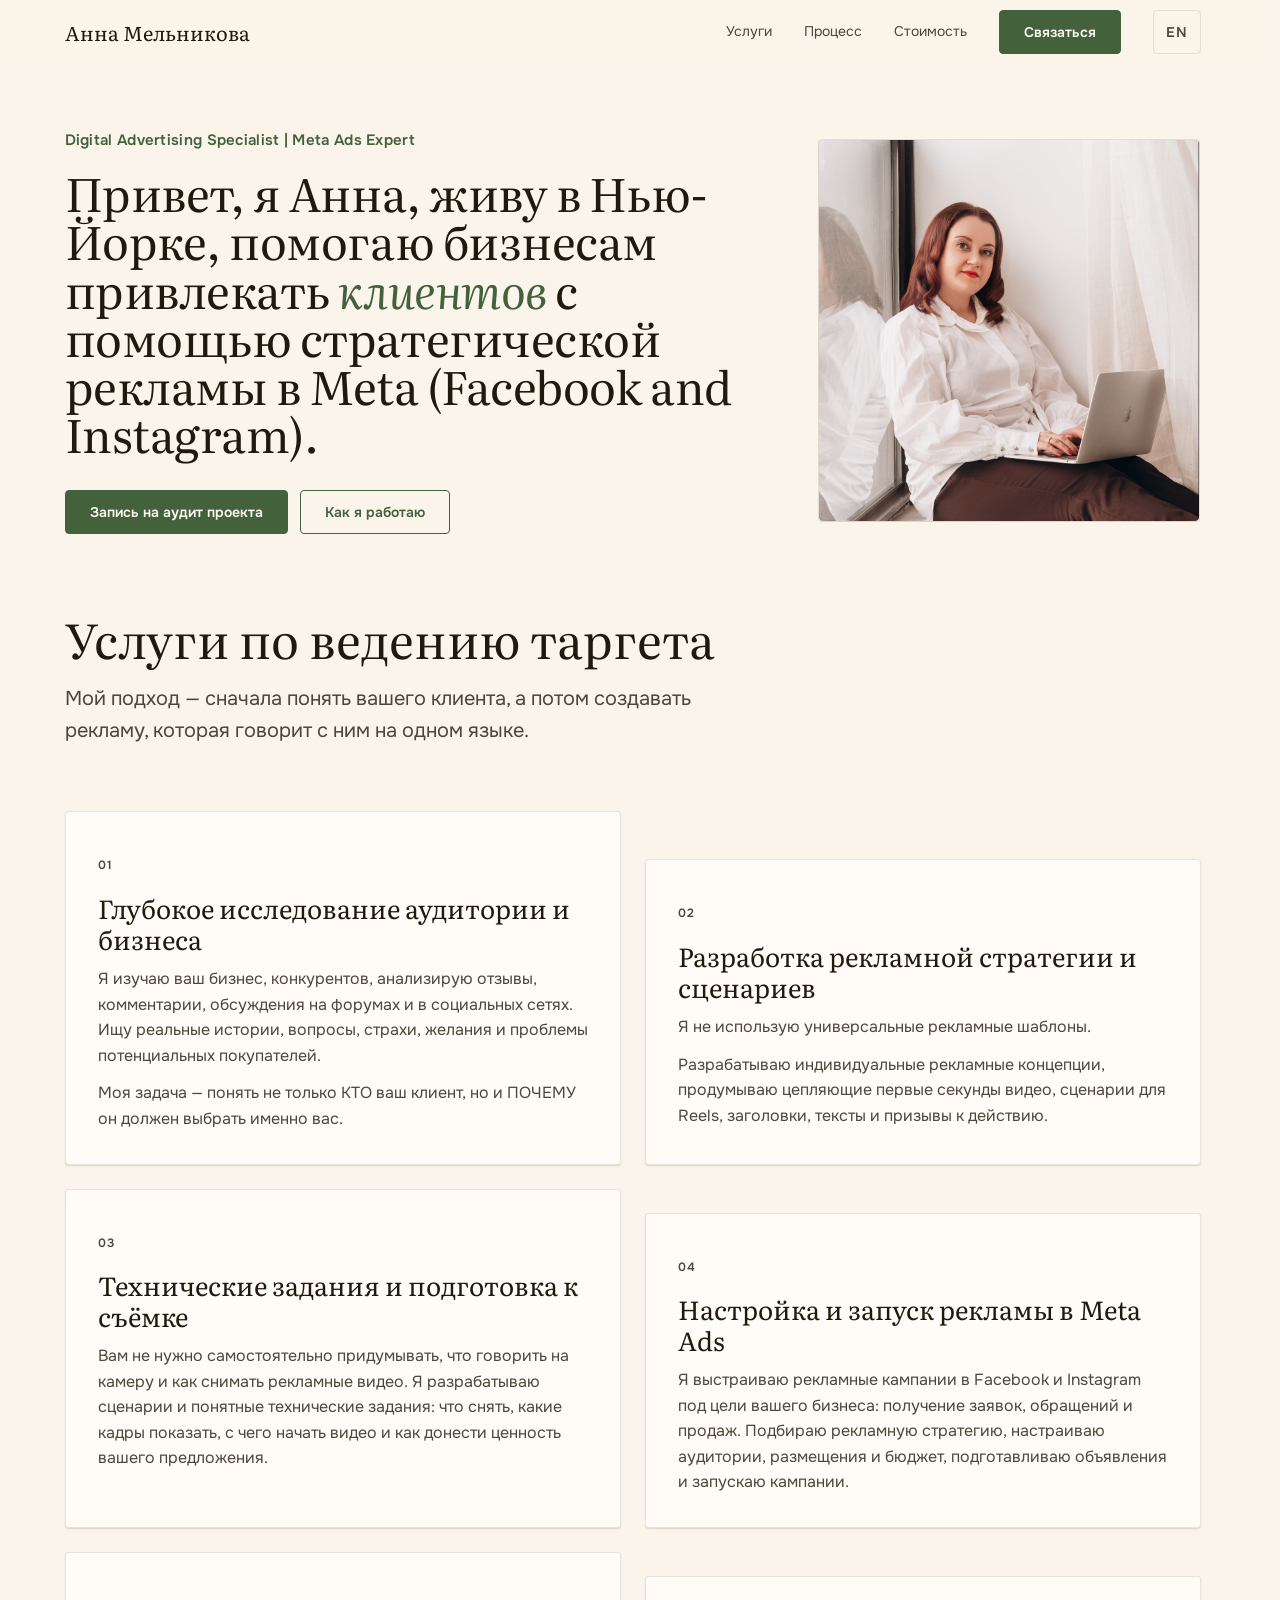
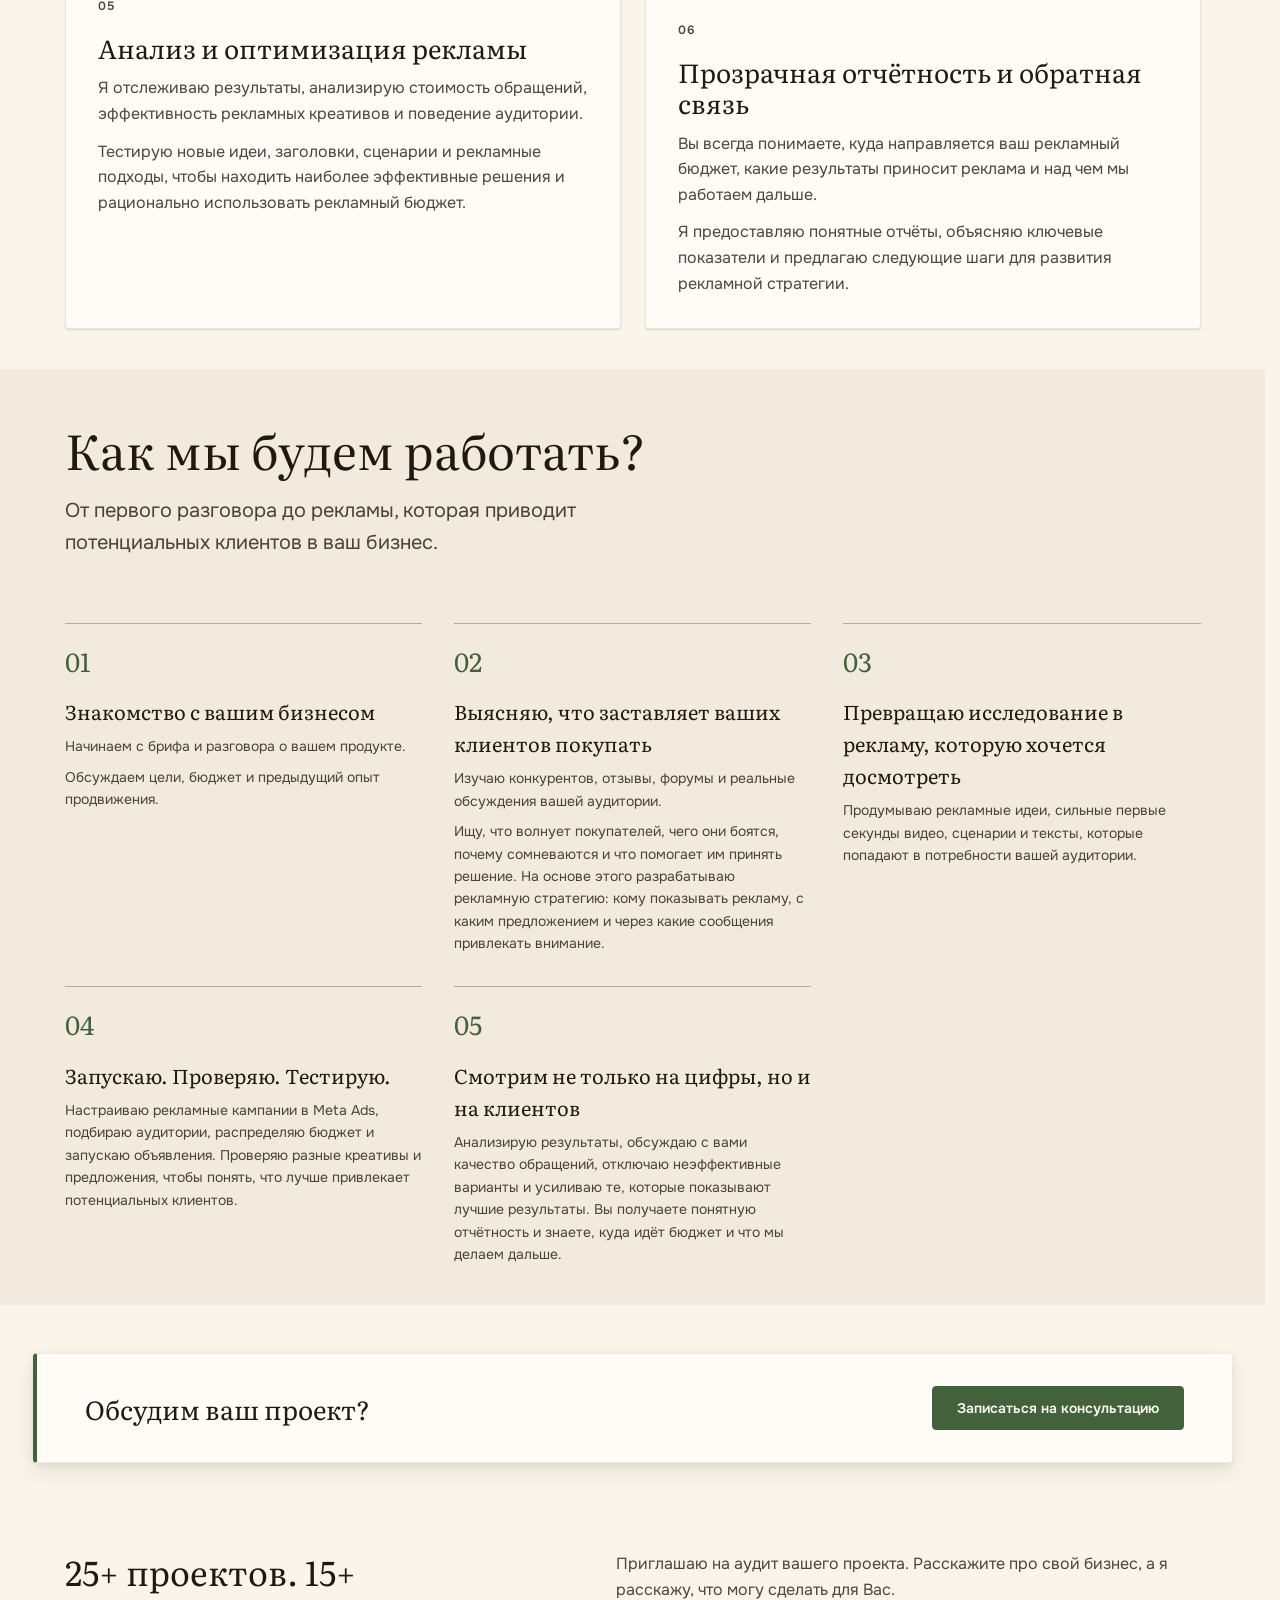
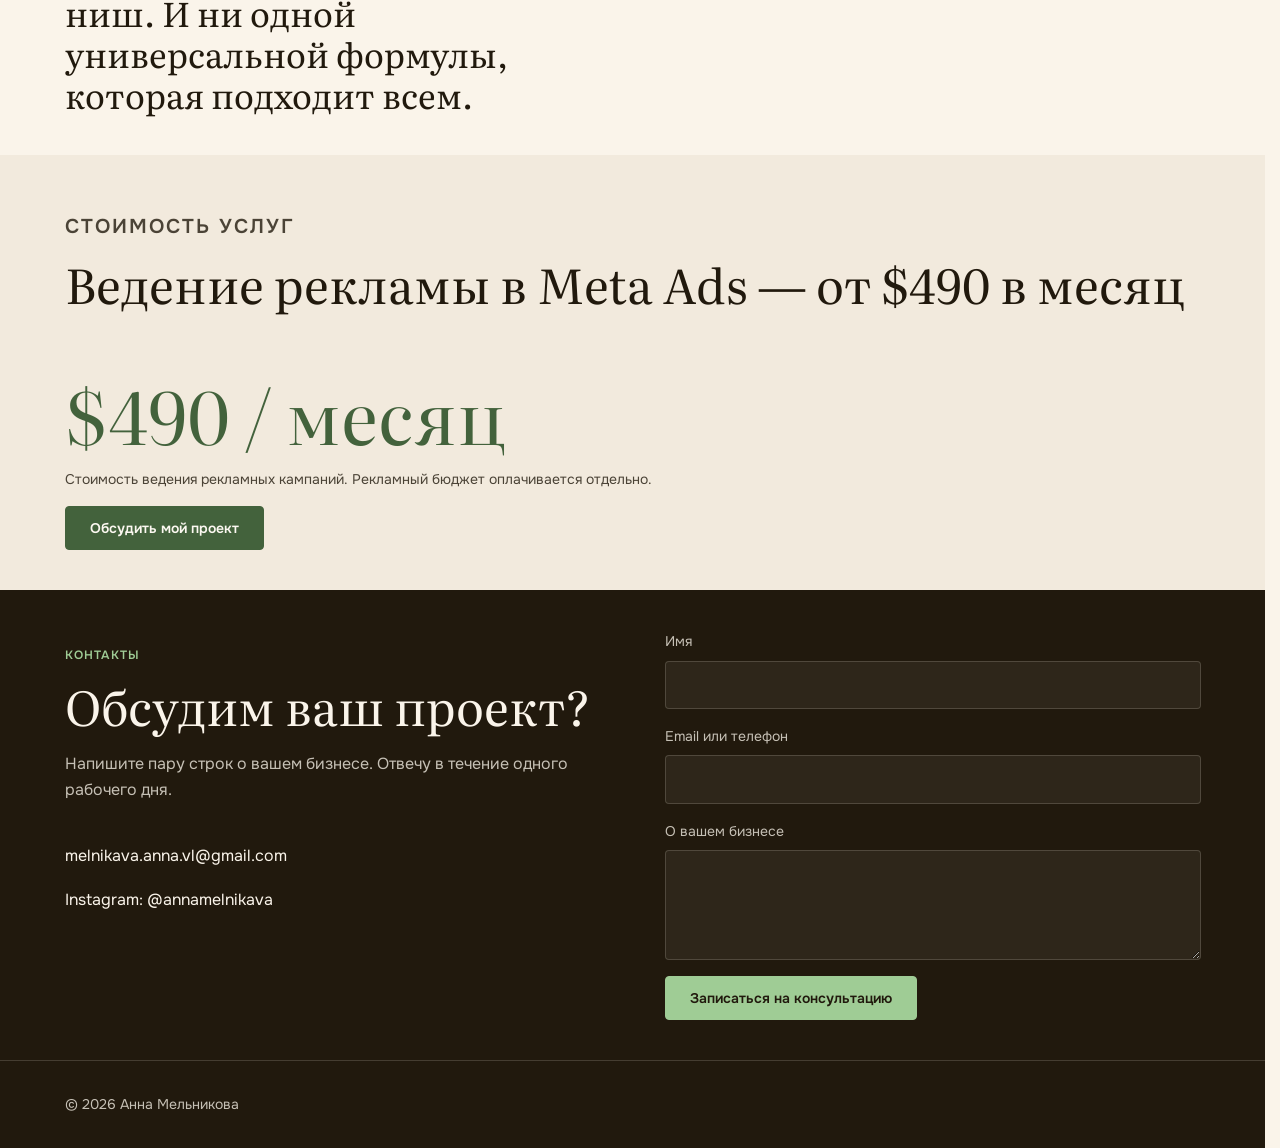
==== public/index.html @ 43e651cb "text updates; email change" ====
<!doctype html>
<html lang="ru" class="no-js">
<head>
  <meta charset="utf-8">
  <meta name="viewport" content="width=device-width, initial-scale=1">
  <title>Анна Мельникова — Digital Advertising Specialist | Meta Ads Expert</title>
  <meta name="description" content="Помогаю малому и среднему бизнесу привлекать потенциальных клиентов с помощью стратегической рекламы в Meta (Facebook и Instagram).">
  <script>document.documentElement.classList.remove('no-js')</script>
  <link rel="preconnect" href="https://fonts.googleapis.com">
  <link rel="preconnect" href="https://fonts.gstatic.com" crossorigin>
  <!-- Swap to self-hosted woff2 before launch -->
  <link href="https://fonts.googleapis.com/css2?family=Onest:wght@400;600&family=Literata:ital,opsz,wght@0,7..72,400;1,7..72,400&display=swap" rel="stylesheet">
  <link rel="stylesheet" href="tokens.css">
  <link rel="stylesheet" href="styles.css">

  <!--
    ANALYTICS — uncomment ONE or both after you have your IDs.

    Plausible (privacy-friendly, no cookie banner needed). Replace yourdomain.com:
    <script defer data-domain="yourdomain.com" src="https://plausible.io/js/script.js"></script>

    Meta Pixel. Replace YOUR_PIXEL_ID (Meta Events Manager → Data sources → Pixels):
    <script>
      !function(f,b,e,v,n,t,s){if(f.fbq)return;n=f.fbq=function(){n.callMethod?
      n.callMethod.apply(n,arguments):n.queue.push(arguments)};if(!f._fbq)f._fbq=n;
      n.push=n;n.loaded=!0;n.version='2.0';n.queue=[];t=b.createElement(e);t.async=!0;
      t.src=v;s=b.getElementsByTagName(e)[0];s.parentNode.insertBefore(t,s)}(window,
      document,'script','https://connect.facebook.net/en_US/fbevents.js');
      fbq('init', 'YOUR_PIXEL_ID');
      fbq('track', 'PageView');
    </script>
    To count form submissions as leads, also add: fbq('track', 'Lead');
    (e.g. on your form's thank-you page or submit handler).
  -->
</head>
<body>
  <!-- Translations: Russian is the default text; English lives in data-en. -->
  <a class="skip-link" href="#main" data-en="Skip to content">К содержанию</a>

  <header class="site-header">
    <div class="container">
      <a class="brand" href="#top" data-en="Anna Melnikava">Анна Мельникова</a>
      <nav class="nav" aria-label="Главная навигация" data-en-aria="Main">
        <a href="#services" data-en="Services">Услуги</a>
        <a href="#process" data-en="Process">Процесс</a>
        <a href="#pricing" data-en="Pricing">Стоимость</a>
        <a class="btn" href="#contact" data-en="Get in touch">Связаться</a>
        <button class="lang-toggle" id="lang-toggle" type="button" lang="en" aria-label="Switch to English">EN</button>
      </nav>
    </div>
  </header>

  <main id="main">
    <section class="hero" id="top">
      <div class="container hero-grid">
        <div>
          <p class="label label--case" data-en="Digital Advertising Specialist | Meta Ads Expert">Digital Advertising Specialist | Meta Ads Expert</p>
          <h1 data-en="Hi, I&#x27;m Anna, I live in New York, and I help businesses attract &lt;em&gt;customers&lt;/em&gt; with strategic advertising on Meta (Facebook and Instagram).">Привет, я Анна, живу в Нью-Йорке, помогаю бизнесам привлекать <em>клиентов</em> с помощью стратегической рекламы в Meta (Facebook and Instagram).</h1>
          <div class="hero-actions">
            <a class="btn" href="#contact" data-en="Book a project audit">Запись на аудит проекта</a>
            <a class="btn btn--ghost" href="#process" data-en="How I work">Как я работаю</a>
          </div>
        </div>
        <div class="portrait">
          <img src="portrait.jpg" width="1100" height="1100" alt="Анна Мельникова" data-en-alt="Anna Melnikava" fetchpriority="high">
        </div>
      </div>
    </section>

    <section class="section" id="services">
      <div class="container">
        <div class="section-head reveal">
          <h2 data-en="Targeted advertising services">Услуги по ведению таргета</h2>
          <p data-en="My approach: first understand your customer, then create ads that speak to them in their own language.">Мой подход — сначала понять вашего клиента, а потом создавать рекламу, которая говорит с ним на одном языке.</p>
        </div>
        <div class="services-grid">
          <article class="card reveal"><p class="label">01</p><h3 data-en="In-depth audience and business research">Глубокое исследование аудитории и бизнеса</h3><p data-en="I study your business and competitors and analyse reviews, comments, and discussions on forums and social media. I look for real stories, questions, fears, desires, and problems of potential buyers.">Я изучаю ваш бизнес, конкурентов, анализирую отзывы, комментарии, обсуждения на форумах и в социальных сетях. Ищу реальные истории, вопросы, страхи, желания и проблемы потенциальных покупателей.</p><p data-en="My goal is to understand not only WHO your customer is, but WHY they should choose you.">Моя задача — понять не только КТО ваш клиент, но и ПОЧЕМУ он должен выбрать именно вас.</p></article>
          <article class="card reveal"><p class="label">02</p><h3 data-en="Ad strategy and script development">Разработка рекламной стратегии и сценариев</h3><p data-en="I don&#x27;t use universal ad templates. I develop custom ad concepts and think through attention-grabbing first seconds of videos, Reels scripts, headlines, copy, and calls to action.">Я не использую универсальные рекламные шаблоны. </p> <p> Разрабатываю индивидуальные рекламные концепции, продумываю цепляющие первые секунды видео, сценарии для Reels, заголовки, тексты и призывы к действию.</p></article>
          <article class="card reveal"><p class="label">03</p><h3 data-en="Creative briefs and shoot preparation">Технические задания и подготовка к съёмке</h3><p data-en="You don&#x27;t have to figure out what to say on camera or how to shoot ad videos yourself. I write scripts and clear creative briefs: what to film, which shots to show, how to open the video, and how to convey the value of your offer.">Вам не нужно самостоятельно придумывать, что говорить на камеру и как снимать рекламные видео. Я разрабатываю сценарии и понятные технические задания: что снять, какие кадры показать, с чего начать видео и как донести ценность вашего предложения.</p></article>
          <article class="card reveal"><p class="label">04</p><h3 data-en="Setting up and launching Meta Ads">Настройка и запуск рекламы в Meta Ads</h3><p data-en="I build ad campaigns on Facebook and Instagram around your business goals: leads, enquiries, and sales. I choose the ad strategy, set up audiences, placements, and budget, prepare the ads, and launch the campaigns.">Я выстраиваю рекламные кампании в Facebook и Instagram под цели вашего бизнеса: получение заявок, обращений и продаж. Подбираю рекламную стратегию, настраиваю аудитории, размещения и бюджет, подготавливаю объявления и запускаю кампании.</p></article>
          <article class="card reveal"><p class="label">05</p><h3 data-en="Ad analysis and optimisation">Анализ и оптимизация рекламы</h3><p data-en="I track results and analyse cost per lead, creative performance, and audience behaviour.">Я отслеживаю результаты, анализирую стоимость обращений, эффективность рекламных креативов и поведение аудитории.</p><p data-en="I test new ideas, headlines, scripts, and ad approaches to find the most effective solutions and use your ad budget wisely.">Тестирую новые идеи, заголовки, сценарии и рекламные подходы, чтобы находить наиболее эффективные решения и рационально использовать рекламный бюджет.</p></article>
          <article class="card reveal"><p class="label">06</p><h3 data-en="Transparent reporting and feedback">Прозрачная отчётность и обратная связь</h3><p data-en="You always know where your ad budget is going, what results the ads bring, and what we are working on next.">Вы всегда понимаете, куда направляется ваш рекламный бюджет, какие результаты приносит реклама и над чем мы работаем дальше.</p><p data-en="I provide clear reports, explain the key metrics, and suggest next steps for developing the ad strategy.">Я предоставляю понятные отчёты, объясняю ключевые показатели и предлагаю следующие шаги для развития рекламной стратегии.</p></article>
        </div>
      </div>
    </section>

    <section class="section process" id="process">
      <div class="container">
        <div class="section-head reveal">
          <h2 data-en="How will we work together?">Как мы будем работать?</h2>
          <p data-en="From the first conversation to ads that bring potential customers to your business.">От первого разговора до рекламы, которая приводит потенциальных клиентов в ваш бизнес.</p>
        </div>
        <ol class="steps">
          <li class="reveal"><h3 data-en="Getting to know your business">Знакомство с вашим бизнесом</h3><p data-en="We start with a brief and a conversation about your product.">Начинаем с брифа и разговора о вашем продукте.</p><p data-en="We discuss goals, budget, and previous promotion experience.">Обсуждаем цели, бюджет и предыдущий опыт продвижения.</p></li>
          <li class="reveal"><h3 data-en="Finding out what makes your customers buy">Выясняю, что заставляет ваших клиентов покупать</h3><p data-en="I study competitors, reviews, forums, and real discussions of your audience.">Изучаю конкурентов, отзывы, форумы и реальные обсуждения вашей аудитории.</p><p data-en="I look for what worries buyers, what they fear, why they hesitate, and what helps them decide. Based on this, I develop the ad strategy: who to show ads to, with what offer, and through which messages to grab attention.">Ищу, что волнует покупателей, чего они боятся, почему сомневаются и что помогает им принять решение. На основе этого разрабатываю рекламную стратегию: кому показывать рекламу, с каким предложением и через какие сообщения привлекать внимание.</p></li>
          <li class="reveal"><h3 data-en="Turning research into ads people want to watch to the end">Превращаю исследование в рекламу, которую хочется досмотреть</h3><p data-en="I come up with ad ideas, strong first seconds of video, scripts, and copy that hit your audience&#x27;s needs.">Продумываю рекламные идеи, сильные первые секунды видео, сценарии и тексты, которые попадают в потребности вашей аудитории.</p></li>
          <li class="reveal"><h3 data-en="Launch. Check. Test.">Запускаю. Проверяю. Тестирую.</h3><p data-en="I set up ad campaigns in Meta Ads, choose audiences, distribute the budget, and launch the ads. I test different creatives and offers to see what attracts potential customers best.">Настраиваю рекламные кампании в Meta Ads, подбираю аудитории, распределяю бюджет и запускаю объявления. Проверяю разные креативы и предложения, чтобы понять, что лучше привлекает потенциальных клиентов.</p></li>
          <li class="reveal"><h3 data-en="Looking not only at numbers, but at customers">Смотрим не только на цифры, но и на клиентов</h3><p data-en="I analyse the results, discuss the quality of enquiries with you, switch off ineffective variants, and scale up the ones that perform best. You get clear reporting and know where the budget goes and what we do next.">Анализирую результаты, обсуждаю с вами качество обращений, отключаю неэффективные варианты и усиливаю те, которые показывают лучшие результаты. Вы получаете понятную отчётность и знаете, куда идёт бюджет и что мы делаем дальше.</p></li>
        </ol>
      </div>
    </section>

    <section class="section cta-band">
      <div class="container reveal">
        <h2 data-en="Shall we discuss your project?">Обсудим ваш проект?</h2>
        <a class="btn" href="#contact" data-en="Book a consultation">Записаться на консультацию</a>
      </div>
    </section>

    <section class="section" id="experience">
      <div class="container">
        <div class="section-head reveal">
          <h2 data-en="25+ projects. 15+ niches. And no universal formula that fits everyone.">25+ проектов. 15+ ниш. И ни одной универсальной формулы, которая подходит всем.</h2>
          <p data-en="I invite you to a project audit. Tell me about your business, and I&#x27;ll tell you what I can do for you.">Приглашаю на аудит вашего проекта. Расскажите про свой бизнес, а я расскажу, что могу сделать для Вас.</p>
        </div>
      </div>
    </section>

    <section class="section process" id="pricing">
      <div class="container">
        <div class="section-head reveal">
          <p class="label" data-en="Pricing">Стоимость услуг</p>
          <h2 data-en="Meta Ads management — from $490 per month">Ведение рекламы в Meta Ads — от $490 в месяц</h2>
        </div>
        <div class="price reveal">
          <b data-en="$490 / month">$490 / месяц</b>
          <small data-en="The cost of managing ad campaigns. The ad budget is paid separately.">Стоимость ведения рекламных кампаний. Рекламный бюджет оплачивается отдельно.</small>
          <a class="btn" href="#contact" data-en="Discuss my project">Обсудить мой проект</a>
        </div>
      </div>
    </section>

    <section class="section contact" id="contact">
      <div class="container contact-grid">
        <div class="reveal">
          <p class="label" data-en="Contact">Контакты</p>
          <h2 data-en="Shall we discuss your project?">Обсудим ваш проект?</h2>
          <p data-en="Write a few lines about your business. I will reply within one working day.">Напишите пару строк о вашем бизнесе. Отвечу в течение одного рабочего дня.</p>
          <ul class="contact-links">
            <li><a href="mailto:melnikava.anna.vl@gmail.com">melnikava.anna.vl@gmail.com</a></li>
            <li><a href="https://instagram.com/annamelnikava">Instagram: @annamelnikava</a></li>
          </ul>
        </div>
        <form class="reveal" action="mailto:melnikava.anna.vl@gmail.com" method="post" enctype="text/plain">
          <label><span data-en="Name">Имя</span> <input name="name" type="text" autocomplete="name" required></label>
          <label><span data-en="Email or phone">Email или телефон</span> <input name="contact" type="text" autocomplete="email" required></label>
          <label><span data-en="About your business">О вашем бизнесе</span> <textarea name="message"></textarea></label>
          <button class="btn" type="submit" data-en="Book a consultation">Записаться на консультацию</button>
        </form>
      </div>
    </section>
  </main>

  <footer class="site-footer">
    <div class="container"><span data-en="© 2026 Anna Melnikava">© 2026 Анна Мельникова</span></div>
  </footer>

  <script>
    const root = getComputedStyle(document.documentElement);
    const reduced = matchMedia('(prefers-reduced-motion: reduce)').matches;
    const countMs = parseFloat(root.getPropertyValue('--count-ms')) || 0;

    // Language: Russian by default, English on toggle (choice is remembered)
    const meta = {
      ru: { title: document.title, desc: document.querySelector('meta[name=description]').content },
      en: { title: 'Anna Melnikava — Digital Advertising Specialist | Meta Ads Expert', desc: 'I help small and mid-sized businesses attract potential customers with strategic advertising on Meta (Facebook and Instagram).' }
    };
    document.querySelectorAll('[data-en]').forEach(el => { el.dataset.ru = el.innerHTML; });
    document.querySelectorAll('[data-en-aria]').forEach(el => { el.dataset.ruAria = el.getAttribute('aria-label'); });
    const toggle = document.getElementById('lang-toggle');
    let lang = 'ru';
    function setLang(l) {
      lang = l;
      document.documentElement.lang = l;
      document.querySelectorAll('[data-en]').forEach(el => { el.innerHTML = el.dataset[l]; });
      document.querySelectorAll('[data-en-aria]').forEach(el => {
        el.setAttribute('aria-label', l === 'en' ? el.dataset.enAria : el.dataset.ruAria);
      });
      document.title = meta[l].title;
      document.querySelector('meta[name=description]').content = meta[l].desc;
      toggle.textContent = l === 'ru' ? 'EN' : 'RU';
      toggle.lang = l === 'ru' ? 'en' : 'ru';
      toggle.setAttribute('aria-label', l === 'ru' ? 'Switch to English' : 'Переключить на русский');
      try { localStorage.setItem('lang', l); } catch (e) {}
    }
    toggle.addEventListener('click', () => setLang(lang === 'ru' ? 'en' : 'ru'));
    try { if (localStorage.getItem('lang') === 'en') setLang('en'); } catch (e) {}

    // Stagger index: position among reveal siblings within the same parent
    document.querySelectorAll('.reveal').forEach(el => {
      const sibs = [...el.parentElement.children].filter(c => c.classList.contains('reveal'));
      el.style.setProperty('--i', sibs.indexOf(el));
    });

    // Count a number up from 0 with an ease-out curve
    function countUp(b) {
      const to = parseFloat(b.dataset.to), dec = +(b.dataset.decimals || 0);
      if (reduced || !countMs) return;
      const t0 = performance.now();
      (function tick(now) {
        const p = Math.min((now - t0) / countMs, 1), eased = 1 - Math.pow(1 - p, 4);
        // Keep prefix/suffix from the current language's text, swap only the number
        const n = (to * eased).toFixed(dec).replace('.', lang === 'ru' ? ',' : '.');
        b.textContent = b.dataset[lang].replace(/[\d.,]+/, n);
        if (p < 1) requestAnimationFrame(tick);
      })(t0);
    }

    // Reveal elements as they enter the viewport
    const els = document.querySelectorAll('.reveal');
    if ('IntersectionObserver' in window) {
      const io = new IntersectionObserver((entries) => {
        entries.forEach(e => {
          if (!e.isIntersecting) return;
          e.target.classList.add('is-in');
          const num = e.target.querySelector('[data-to]');
          if (num) countUp(num);
          io.unobserve(e.target);
        });
      }, { threshold: 0.15 });
      els.forEach(el => io.observe(el));
    } else {
      els.forEach(el => el.classList.add('is-in'));
    }

    // Header hairline appears once the page has scrolled
    const header = document.querySelector('.site-header');
    const onScroll = () => header.classList.toggle('is-scrolled', scrollY > 8);
    addEventListener('scroll', onScroll, { passive: true });
    onScroll();
  </script>
</body>
</html>
---- public/tokens.css ----
/* ============================================================
   Design tokens - single source of truth. Mood: Warm Editorial (light).
   Rules: neutrals + ONE accent (willow green); secondary accent max once
   per page; max 3 font families; components read only from these variables.
   ============================================================ */

html { scrollbar-gutter: stable; } /* avoids layout shift when content becomes scrollable */

:root {
  --hue: 80; /* warm cream/brown family shared by every surface and the ink */

  /* Surface ladder: light theme, so raise/elev separate via tint + shadow */
  --surface-base:  oklch(97% 0.015 var(--hue));
  --surface-raise: oklch(99% 0.008 var(--hue));
  --surface-elev:  oklch(94% 0.020 var(--hue));
  --surface-ink:   oklch(22% 0.025 var(--hue)); /* dark band for contrast rhythm */

  /* Ink: one color, four alphas */
  --ink-primary: oklch(22% 0.025 var(--hue));
  --ink-soft:    oklch(22% 0.025 var(--hue) / 0.80);
  --ink-quiet:   oklch(22% 0.025 var(--hue) / 0.66); /* checked >= 4.5:1 on cream */
  --ink-faint:   oklch(22% 0.025 var(--hue) / 0.30); /* decoration only */
  --hairline:    oklch(22% 0.025 var(--hue) / 0.10);
  --ink-on-dark:       oklch(97% 0.015 var(--hue));
  --ink-on-dark-soft:  oklch(97% 0.015 var(--hue) / 0.76);
  --hairline-on-dark:  oklch(97% 0.015 var(--hue) / 0.16);

  /* Accent: the single dominant brand color */
  --accent:        oklch(46% 0.07 140);  /* deep willow: text/links on cream, >= 4.5:1 */
  --accent-bright: oklch(80% 0.09 140);  /* light willow on the dark band */
  --accent-soft:   oklch(46% 0.07 140 / 0.55);
  --accent-faint:  oklch(70% 0.08 140 / 0.18); /* willow tint for fills */
  --accent-hover:  oklch(39% 0.07 140);
  --on-accent:     oklch(98% 0.01 var(--hue));

  /* Typography: each family has ONE job */
  --font-display: "Literata", Georgia, serif;                              /* headings, big numbers */
  --font-ui:      "Onest", -apple-system, system-ui, "Segoe UI", sans-serif; /* body + UI */

  --fs-h1:    clamp(44px, 7vw, 84px);
  --fs-h2:    clamp(30px, 4.2vw, 48px);
  --fs-h3:    26px;
  --fs-h4:    20px;
  --fs-stat:  clamp(44px, 6vw, 72px);
  --fs-lead:  20px;
  --fs-body:  16px;
  --fs-small: 14px;
  --fs-label: 12px; /* uppercase + letter-spacing 0.1em */

  --lh-tight: 1.05;
  --lh-snug:  1.2;
  --lh-base:  1.6;

  /* Spacing: 4px base */
  --space-1: 4px;   --space-2: 8px;   --space-3: 12px;  --space-4: 16px;
  --space-5: 24px;  --space-6: 32px;  --space-7: 48px;  --space-8: 64px;
  --space-9: 96px;  --space-10: 128px;

  /* Layout */
  --container-max: 1200px;
  --measure:       640px; /* max width for section intros and body copy */
  --container-px:  32px;
  --section-py:    40px;
  --header-h:      64px;
  --touch:         44px;  /* minimum touch target */

  /* Shape: formal editorial, 4px everywhere */
  --radius:       4px;
  --radius-input: 4px;

  /* Elevation: two-layer shadows, warm-tinted */
  --shadow-sm: 0 1px 2px oklch(30% 0.03 var(--hue) / 0.10), 0 1px 1px oklch(30% 0.03 var(--hue) / 0.06);
  --shadow-md: 0 8px 20px oklch(30% 0.03 var(--hue) / 0.10), 0 2px 4px oklch(30% 0.03 var(--hue) / 0.06);
  --shadow-lg: 0 24px 48px oklch(30% 0.03 var(--hue) / 0.14), 0 8px 16px oklch(30% 0.03 var(--hue) / 0.08);

  /* Motion: one easing curve for everything */
  --ease:     cubic-bezier(0.22, 1, 0.36, 1);
  --t-fast:   180ms var(--ease); /* hover/color feedback; over ~200ms feels laggy */
  --t-medium: 500ms var(--ease); /* reveals */
  --t-hero:   700ms var(--ease); /* one-time entrance on load */
  --stagger:  70ms;              /* delay between siblings; reads as a sequence, not a lag */
  --count-ms: 1600;              /* stat count-up duration, read by JS */
}

@media (max-width: 768px) {
  :root {
    --fs-h3: 22px;
    --fs-lead: 18px;
    --section-py: 28px;
    --container-px: 20px;
  }
}

@media (prefers-reduced-motion: reduce) {
  :root { --t-fast: 0ms; --t-medium: 0ms; --t-hero: 0ms; --stagger: 0ms; --count-ms: 0; }
  *, *::before, *::after { animation-duration: 0.01ms !important; scroll-behavior: auto !important; }
}

/* Visible focus for keyboard users */
:focus-visible { outline: 2px solid var(--accent); outline-offset: 3px; }
---- public/styles.css ----
/* Components. Reads only from tokens.css. */

*, *::before, *::after { box-sizing: border-box; }
html { scroll-behavior: smooth; scroll-padding-top: var(--header-h); }
body {
  margin: 0;
  background: var(--surface-base);
  color: var(--ink-primary);
  font: var(--fs-body)/var(--lh-base) var(--font-ui);
  -webkit-font-smoothing: antialiased;
}
img { max-width: 100%; display: block; }
a { color: inherit; }
h1, h2, h3, h4 { font-family: var(--font-display); font-weight: 400; margin: 0; }
p { margin: 0; }

.container { max-width: var(--container-max); margin-inline: auto; padding-inline: var(--container-px); }
.section { padding-block: var(--section-py); }
#services { padding-top: var(--space-6); }
.label {
  font-size: var(--fs-label); letter-spacing: 0.1em; text-transform: uppercase;
  color: var(--accent); font-weight: 600;
}
.label--case { text-transform: none; letter-spacing: 0.02em; font-size: calc(var(--fs-label) * 1.25); }
.section-head { margin-bottom: var(--space-8); }
.section-head h2 { font-size: var(--fs-h2); line-height: var(--lh-snug); margin-top: var(--space-3); text-wrap: balance; }
.section-head p { color: var(--ink-soft); margin-top: var(--space-4); max-width: var(--measure); font-size: var(--fs-lead); }

.skip-link {
  position: absolute; left: var(--space-4); top: -100px; z-index: 100;
  background: var(--accent); color: var(--on-accent); padding: var(--space-3) var(--space-4);
  border-radius: var(--radius);
}
.skip-link:focus { top: var(--space-4); }

/* Header: translucent so the page seems to continue beneath it */
.site-header {
  position: sticky; top: 0; z-index: 50; height: var(--header-h);
  background: oklch(97% 0.015 var(--hue) / 0.82);
  backdrop-filter: blur(14px);
  border-bottom: 1px solid var(--hairline);
}
.site-header .container { height: 100%; display: flex; align-items: center; justify-content: space-between; gap: var(--space-5); }
.brand { font-family: var(--font-display); font-size: var(--fs-h4); text-decoration: none; }
.nav { display: flex; align-items: center; gap: var(--space-6); }
.nav a:not(.btn) {
  text-decoration: none; color: var(--ink-soft); font-size: var(--fs-small);
  min-height: var(--touch); display: inline-flex; align-items: center;
  transition: color var(--t-fast);
}
.nav a:not(.btn):hover { color: var(--accent); }

.btn {
  display: inline-flex; align-items: center; justify-content: center;
  min-height: var(--touch); padding: 0 var(--space-5);
  border-radius: var(--radius); border: 1px solid var(--accent);
  background: var(--accent); color: var(--on-accent);
  font: 600 var(--fs-small)/1 var(--font-ui); text-decoration: none; cursor: pointer;
  transition: background-color var(--t-fast), transform var(--t-fast);
}
.btn:hover { background: var(--accent-hover); transform: translateY(-1px); }
.btn:active { transform: translateY(0); }
.btn--ghost { background: transparent; color: var(--accent); }
.btn--ghost:hover { background: var(--accent-faint); }

/* Hero: left-aligned, asymmetric */
.hero { padding-block: var(--space-8) var(--space-6); }
.hero-grid { display: grid; grid-template-columns: 1.8fr 1fr; gap: var(--space-8); align-items: center; }
.hero h1 { font-size: var(--fs-h1); line-height: var(--lh-tight); letter-spacing: -0.02em; margin-top: var(--space-4); }
.hero h1 em { font-style: italic; color: var(--accent); }
.hero .lead { font-size: var(--fs-lead); color: var(--ink-soft); max-width: var(--measure); margin-top: var(--space-5); }
.hero-actions { display: flex; flex-wrap: wrap; gap: var(--space-3); margin-top: var(--space-6); }
.portrait {
  aspect-ratio: 1; border-radius: var(--radius); /* square keeps the hero compact on one screen */
  background:
    linear-gradient(to top, var(--surface-base), transparent 35%), /* soft edge into page */
    var(--surface-elev);
  border: 1px solid var(--hairline);
  display: grid; place-items: center; color: var(--ink-quiet); font-size: var(--fs-small);
  text-align: center; overflow: hidden;
}
/* portrait.jpg is pre-cropped square around the subject, so no focal-point offset is needed */
.portrait img { width: 100%; height: 100%; object-fit: cover; border-radius: var(--radius); display: block; }

/* Stats band on the dark surface */
.stats { background: var(--surface-ink); color: var(--ink-on-dark); padding-block: var(--space-8); }
.stats-grid { display: grid; grid-template-columns: repeat(4, 1fr); gap: var(--space-6); }
.stat { border-top: 1px solid var(--hairline-on-dark); padding-top: var(--space-4); }
.stat b { display: block; font: 400 var(--fs-stat)/var(--lh-tight) var(--font-display); color: var(--accent-bright); }
.stat span { display: block; margin-top: var(--space-2); font-size: var(--fs-small); color: var(--ink-on-dark-soft); }

/* Services: offset cards, not a uniform grid */
.services-grid { display: grid; grid-template-columns: repeat(6, 1fr); gap: var(--space-5); }
.card {
  background: var(--surface-raise); border: 1px solid var(--hairline);
  border-radius: var(--radius); padding: var(--space-6); box-shadow: var(--shadow-sm);
  transition: transform var(--t-fast), box-shadow var(--t-fast);
}
.card:hover { transform: translateY(-4px); box-shadow: var(--shadow-md); }
.card h3 { font-size: var(--fs-h3); line-height: var(--lh-snug); margin-top: var(--space-4); }
.card p { color: var(--ink-soft); margin-top: var(--space-3); }
.card:nth-child(1) { grid-column: span 3; }
.card:nth-child(2) { grid-column: span 3; margin-top: var(--space-7); }
.card:nth-child(n+3) { grid-column: span 3; }
.card:nth-child(n+3):nth-child(even) { margin-top: var(--space-5); }
.card p + p { margin-top: var(--space-3); }

/* Process: numbered steps */
.process { background: var(--surface-elev); }
.steps { list-style: none; margin: 0; padding: 0; display: grid; grid-template-columns: repeat(3, 1fr); gap: var(--space-6); counter-reset: step; }
.steps li { counter-increment: step; border-top: 1px solid var(--ink-faint); padding-top: var(--space-5); }
.steps li::before { content: counter(step, decimal-leading-zero); font: 400 var(--fs-h3)/1 var(--font-display); color: var(--accent); }
.steps h3 { font-size: var(--fs-h4); margin-top: var(--space-4); }
.steps p { color: var(--ink-soft); margin-top: var(--space-2); font-size: var(--fs-small); }

/* CTA band */
/* Raised panel with an accent edge so the band reads as a deliberate break, not a stray heading */
.cta-band { padding-block: var(--space-7); }
.cta-band .container { display: flex; flex-wrap: wrap; align-items: center; justify-content: space-between; gap: var(--space-5); background: var(--surface-raise); border: 1px solid var(--accent-faint); border-left: 4px solid var(--accent); border-radius: var(--radius); box-shadow: var(--shadow-md); padding: var(--space-6) var(--space-7); }
.cta-band h2 { font-size: var(--fs-h3, var(--fs-h2)); line-height: var(--lh-snug); text-wrap: balance; }
.cta-band .btn { flex-shrink: 0; }

/* Experience: heading left, supporting copy right, so the long headline stops running across the page */
#experience .section-head { display: grid; grid-template-columns: 5fr 6fr; column-gap: var(--space-8); align-items: start; margin-bottom: 0; }
#experience .section-head h2 { grid-row: 1 / span 3; margin-top: 0; font-size: clamp(24px, 3vw, 34px); }
#experience .section-head p { margin-top: 0; font-size: var(--fs-body, 1rem); }
#experience .section-head p + p { margin-top: var(--space-4); }
@media (max-width: 768px) {
  .cta-band .container { padding: var(--space-5); }
  #experience .section-head { grid-template-columns: 1fr; }
  #experience .section-head h2 { grid-row: auto; margin-bottom: var(--space-5); }
}

/* Pricing */
.price { display: grid; gap: var(--space-4); justify-items: start; }
.price b { font: 400 var(--fs-stat)/var(--lh-tight) var(--font-display); color: var(--accent); }
.price small { color: var(--ink-soft); font-size: var(--fs-small); }
#experience .section-head p + p { margin-top: var(--space-4); }

/* Cases */
.cases { display: grid; gap: var(--space-5); }
.case {
  display: grid; grid-template-columns: 1fr 2fr auto; gap: var(--space-6); align-items: baseline;
  padding-block: var(--space-6); border-top: 1px solid var(--hairline);
}
.case:last-child { border-bottom: 1px solid var(--hairline); }
.case h3 { font-size: var(--fs-h3); line-height: var(--lh-snug); }
.case p { color: var(--ink-soft); }
.case .result { font: 400 var(--fs-h3)/1 var(--font-display); color: var(--accent); white-space: nowrap; }

/* Contact */
.contact { background: var(--surface-ink); color: var(--ink-on-dark); }
.contact-grid { display: grid; grid-template-columns: 1fr 1fr; gap: var(--space-8); }
.contact .label { color: var(--accent-bright); }
.contact h2 { font-size: var(--fs-h2); line-height: var(--lh-snug); margin-top: var(--space-3); }
.contact p { color: var(--ink-on-dark-soft); margin-top: var(--space-4); max-width: var(--measure); }
.contact-links { list-style: none; padding: 0; margin: var(--space-6) 0 0; }
.contact-links a { display: inline-flex; align-items: center; min-height: var(--touch); text-decoration: none; transition: color var(--t-fast); }
.contact-links a:hover { color: var(--accent-bright); }
form { display: grid; gap: var(--space-4); }
label { font-size: var(--fs-small); color: var(--ink-on-dark-soft); display: grid; gap: var(--space-2); }
input, textarea {
  font: inherit; color: var(--ink-on-dark); background: oklch(97% 0.015 var(--hue) / 0.06);
  border: 1px solid var(--hairline-on-dark); border-radius: var(--radius-input);
  min-height: var(--touch); padding: var(--space-3) var(--space-4);
  transition: border-color var(--t-fast);
}
textarea { min-height: calc(var(--touch) * 2.5); resize: vertical; }
input:hover, textarea:hover { border-color: var(--ink-on-dark-soft); }
input:focus-visible, textarea:focus-visible { outline: 2px solid var(--accent-bright); outline-offset: 2px; }
.contact .btn { background: var(--accent-bright); border-color: var(--accent-bright); color: var(--surface-ink); justify-self: start; }
.contact .btn:hover { background: var(--ink-on-dark); border-color: var(--ink-on-dark); }

.site-footer { background: var(--surface-ink); color: var(--ink-on-dark-soft); font-size: var(--fs-small); padding-block: var(--space-6); border-top: 1px solid var(--hairline-on-dark); }

/* Reveal on scroll: opacity + transform only */
.reveal { opacity: 0; transform: translateY(var(--space-5)); transition: opacity var(--t-medium), transform var(--t-medium); }
.reveal.is-in { opacity: 1; transform: none; }
.no-js .reveal { opacity: 1; transform: none; }
/* --i is set per sibling by JS, so groups appear in sequence */
.reveal { transition-delay: calc(var(--i, 0) * var(--stagger)); }

/* Hero entrance on load: children fade up in order */
@keyframes rise { from { opacity: 0; transform: translateY(var(--space-5)); } to { opacity: 1; transform: none; } }
.hero-grid > div:first-child > *,
.portrait { animation: rise var(--t-hero) both; }
.hero-grid > div:first-child > :nth-child(1) { animation-delay: calc(1 * var(--stagger)); }
.hero-grid > div:first-child > :nth-child(2) { animation-delay: calc(2 * var(--stagger)); }
.hero-grid > div:first-child > :nth-child(3) { animation-delay: calc(4 * var(--stagger)); }
.hero-grid > div:first-child > :nth-child(4) { animation-delay: calc(6 * var(--stagger)); }
.portrait { animation-delay: calc(3 * var(--stagger)); }

/* Case result lands slightly after its row */
.case .result { opacity: 0; transform: translateX(calc(var(--space-4) * -1)); transition: opacity var(--t-medium), transform var(--t-medium); transition-delay: calc(var(--i, 0) * var(--stagger) + 3 * var(--stagger)); }
.case.is-in .result { opacity: 1; transform: none; }
.no-js .case .result { opacity: 1; transform: none; }

/* Header hairline fades in after scrolling (opacity only) */
.site-header { border-bottom-color: transparent; }
.site-header::after {
  content: ""; position: absolute; inset: auto 0 0; height: 1px; background: var(--hairline);
  opacity: 0; transition: opacity var(--t-fast);
}
.site-header.is-scrolled::after { opacity: 1; }

@media (max-width: 960px) {
  .hero-grid, .contact-grid { grid-template-columns: 1fr; }
  .portrait { max-width: 320px; aspect-ratio: 1; }
  .stats-grid, .steps { grid-template-columns: repeat(2, 1fr); }
  .services-grid { grid-template-columns: 1fr; }
  .card:nth-child(n) { grid-column: auto; margin-top: 0; }
  .case { grid-template-columns: 1fr; gap: var(--space-3); }
}
@media (max-width: 768px) {
  .hero { padding-top: var(--space-6); }
  .nav a:not(.btn) { display: none; }
}
@media (max-width: 480px) {
  .stats-grid, .steps { grid-template-columns: 1fr; }
}

/* Language toggle */
.lang-toggle {
  min-height: var(--touch); min-width: var(--touch); padding: 0 var(--space-3);
  background: transparent; color: var(--ink-soft); cursor: pointer;
  border: 1px solid var(--hairline); border-radius: var(--radius);
  font: 600 var(--fs-small)/1 var(--font-ui); letter-spacing: 0.06em;
  transition: color var(--t-fast), border-color var(--t-fast);
}
.lang-toggle:hover { color: var(--accent); border-color: var(--accent-soft); }

/* Russian copy is longer and Cyrillic glyphs are wider, so the hero headline needs a smaller scale */
:lang(ru) .hero h1 { font-size: clamp(28px, 3.8vw, 46px); letter-spacing: -0.01em; }

:lang(en) .hero h1 { font-size: clamp(30px, 4.4vw, 54px); }
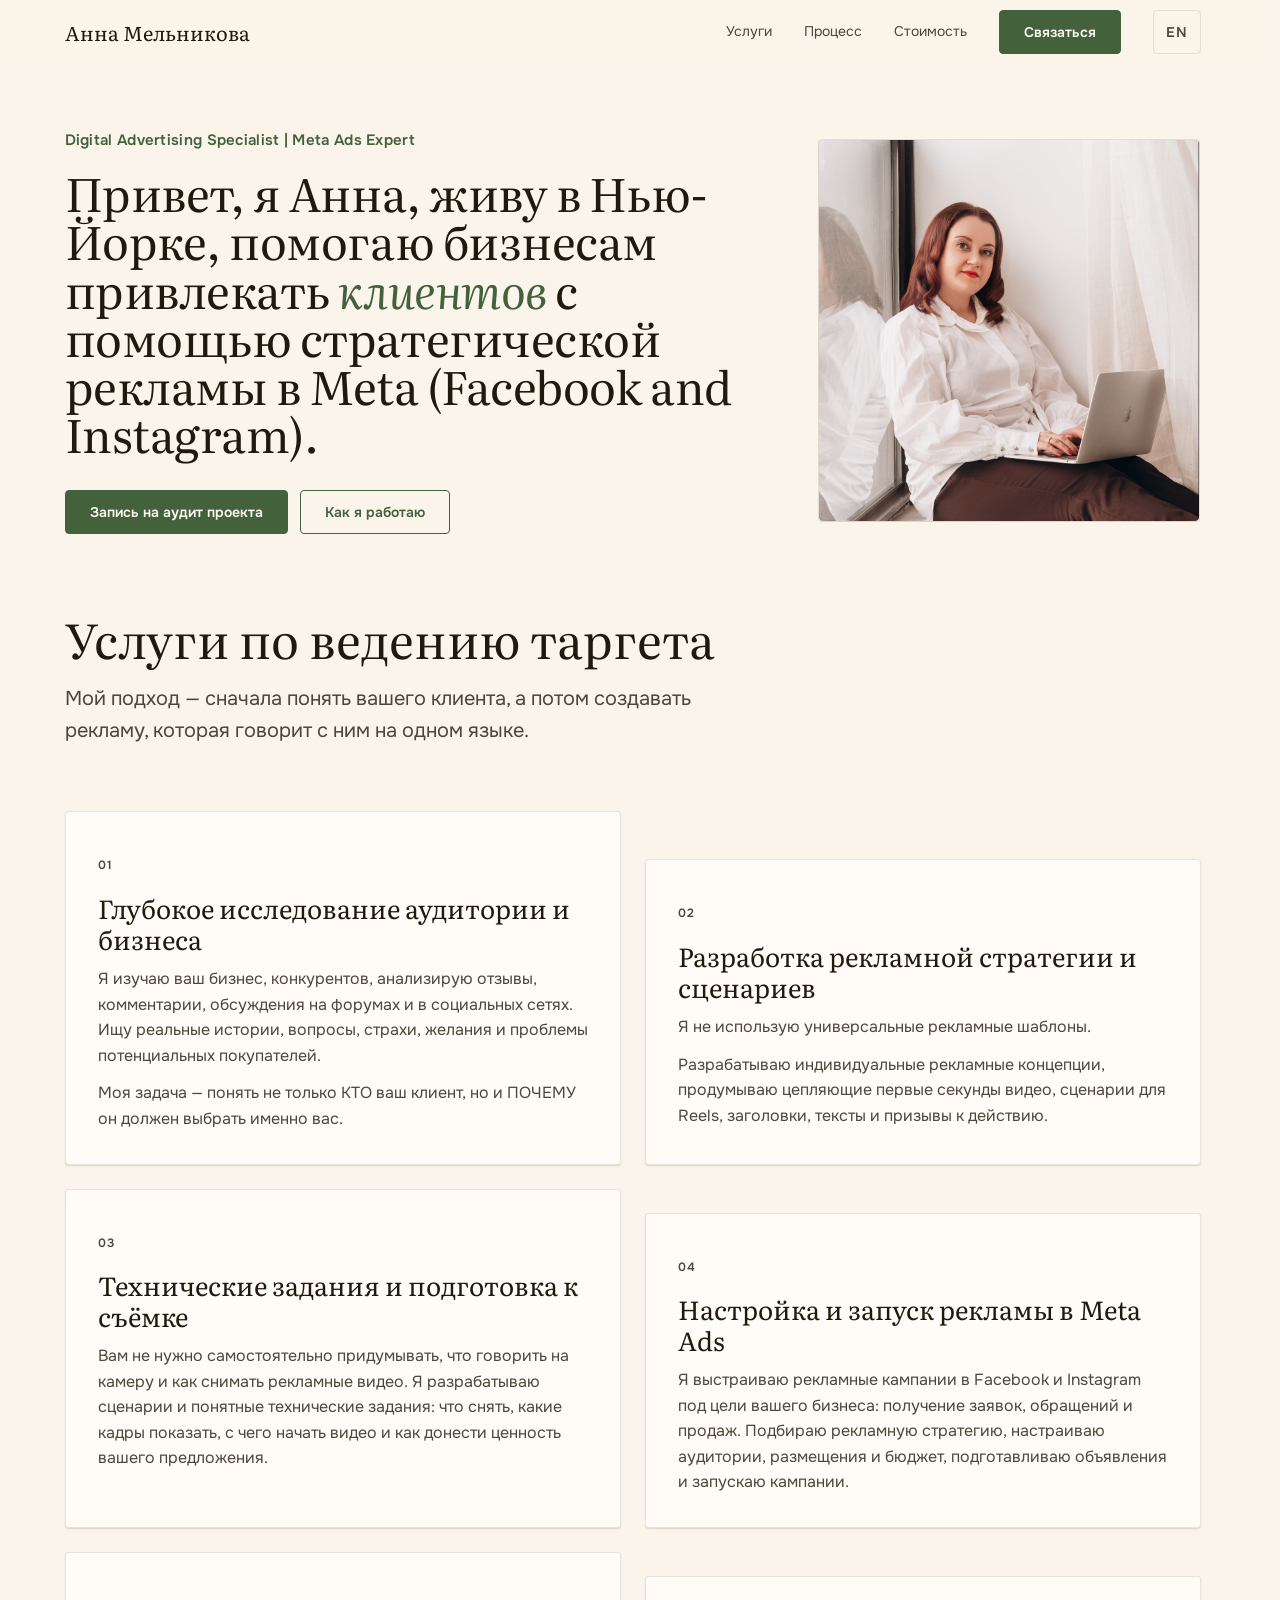
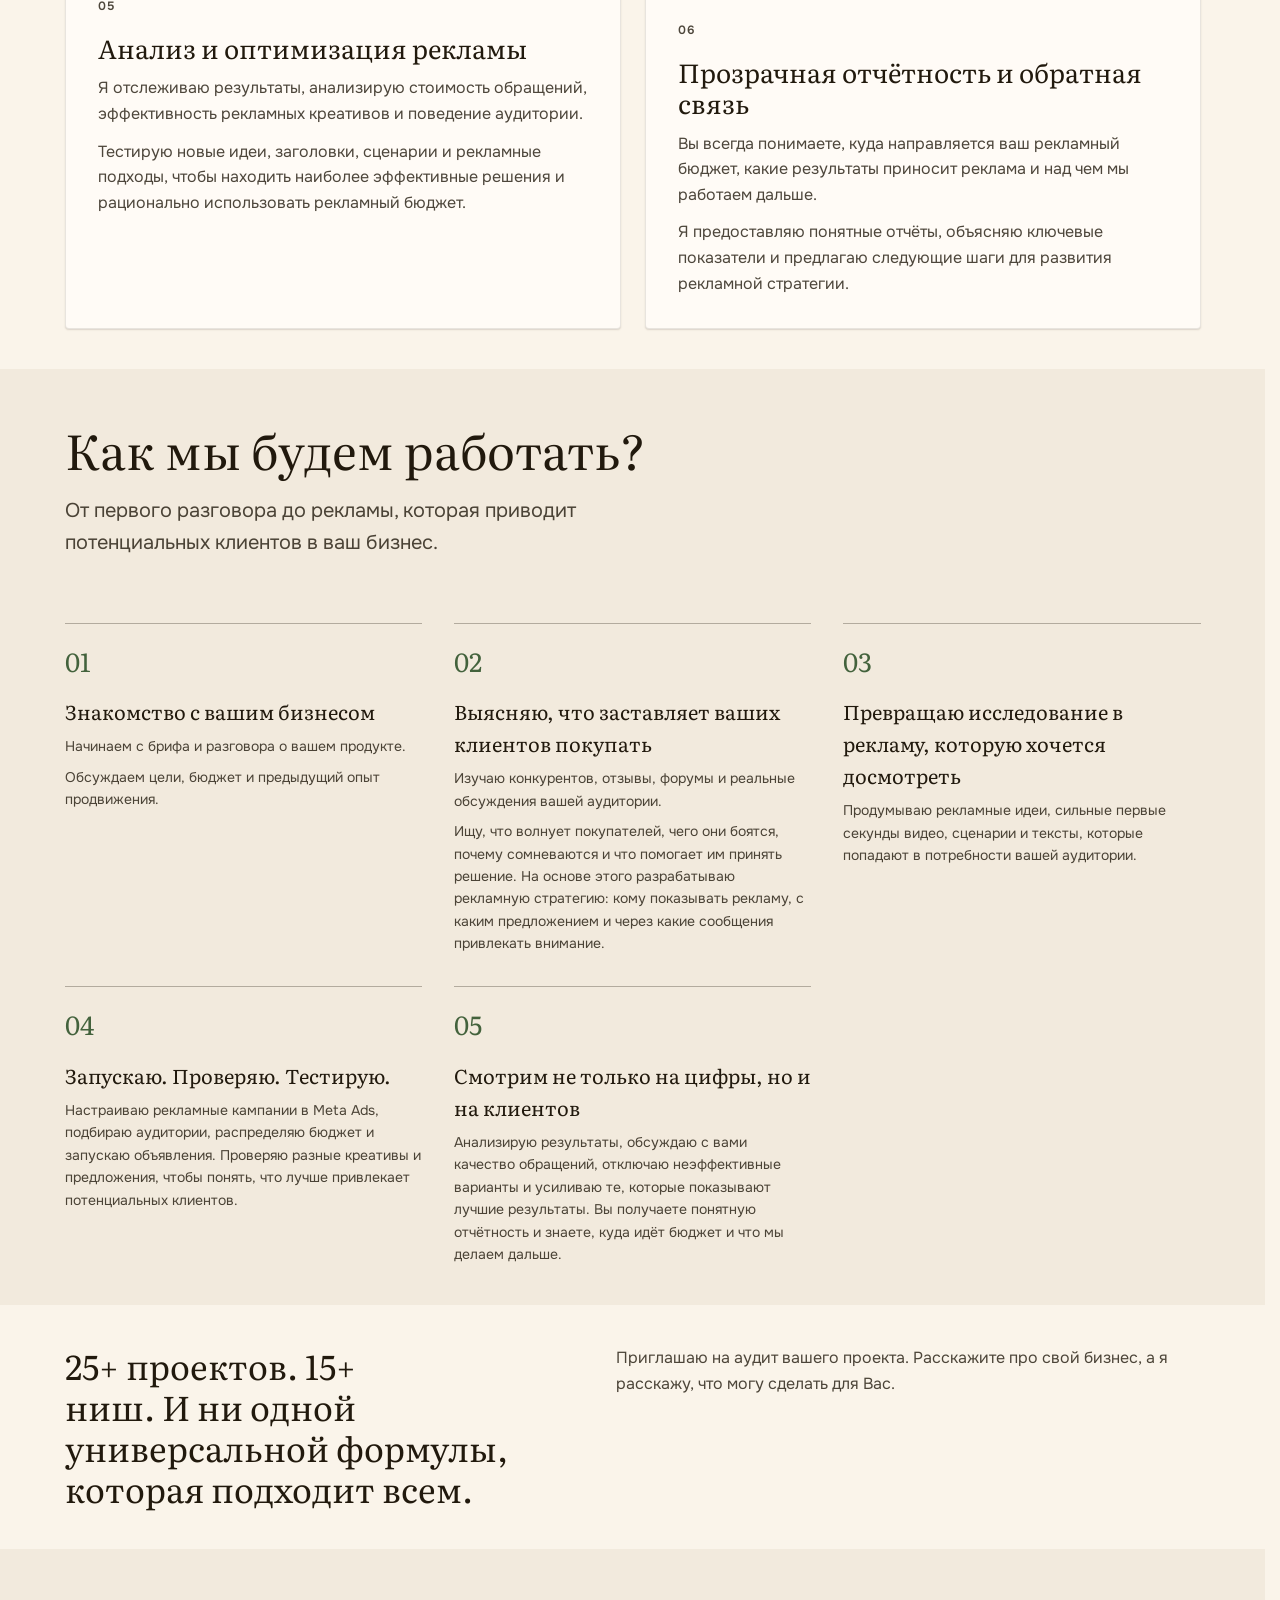
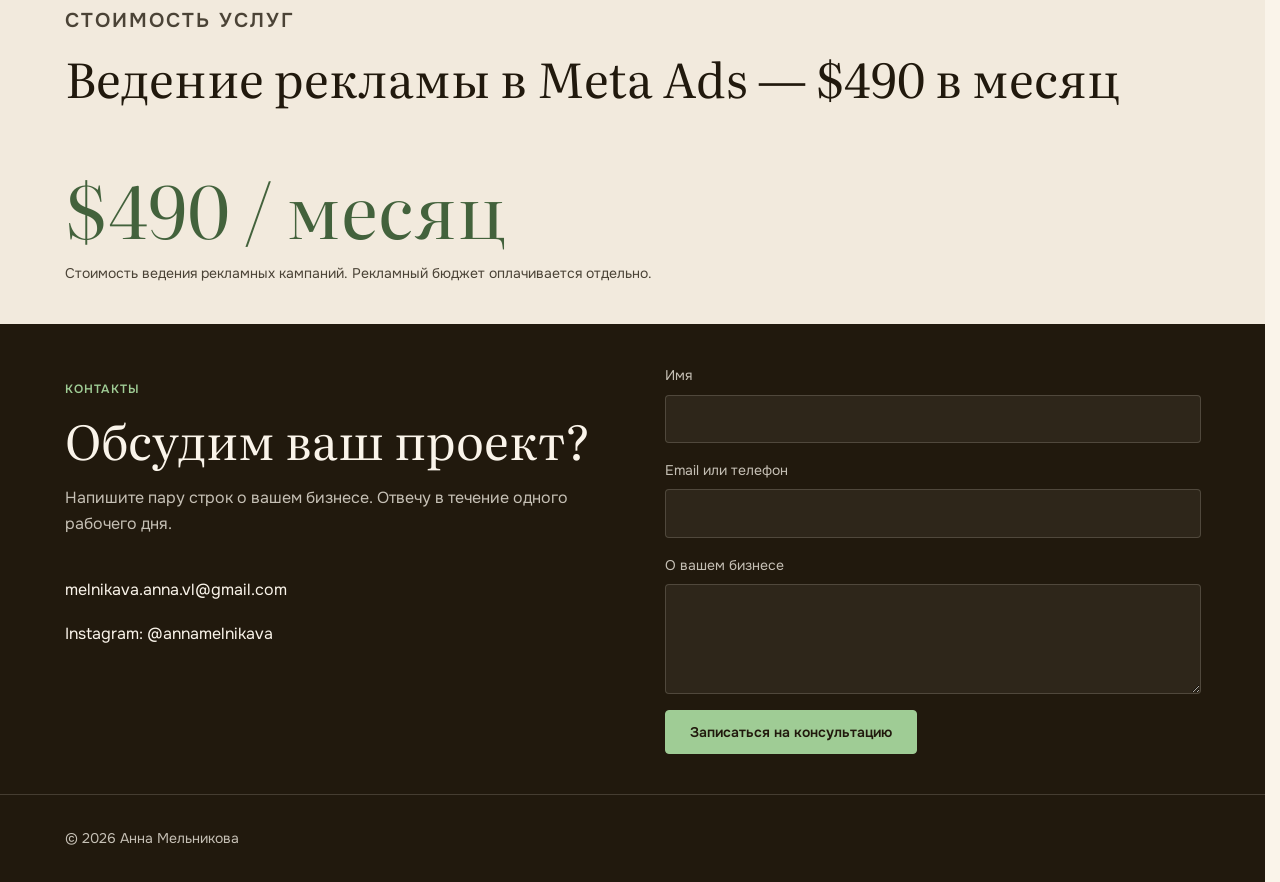
==== commit a69b9a19: "removed section" ====
--- a/public/index.html
+++ b/public/index.html
@@ -100,13 +100,6 @@
       </div>
     </section>
 
-    <section class="section cta-band">
-      <div class="container reveal">
-        <h2 data-en="Shall we discuss your project?">Обсудим ваш проект?</h2>
-        <a class="btn" href="#contact" data-en="Book a consultation">Записаться на консультацию</a>
-      </div>
-    </section>
-
     <section class="section" id="experience">
       <div class="container">
         <div class="section-head reveal">
@@ -120,13 +113,11 @@
       <div class="container">
         <div class="section-head reveal">
           <p class="label" data-en="Pricing">Стоимость услуг</p>
-          <h2 data-en="Meta Ads management — from $490 per month">Ведение рекламы в Meta Ads — от $490 в месяц</h2>
+          <h2 data-en="Meta Ads management — $490 per month">Ведение рекламы в Meta Ads — $490 в месяц</h2>
         </div>
         <div class="price reveal">
           <b data-en="$490 / month">$490 / месяц</b>
-          <small data-en="The cost of managing ad campaigns. The ad budget is paid separately.">Стоимость ведения рекламных кампаний. Рекламный бюджет оплачивается отдельно.</small>
-          <a class="btn" href="#contact" data-en="Discuss my project">Обсудить мой проект</a>
-        </div>
+          <small data-en="The cost of managing ad campaigns. The ad budget is paid separately.">Стоимость ведения рекламных кампаний. Рекламный бюджет оплачивается отдельно.</small>        </div>
       </div>
     </section>
 
--- a/public/styles.css
+++ b/public/styles.css
@@ -115,10 +115,6 @@
 
 /* CTA band */
 /* Raised panel with an accent edge so the band reads as a deliberate break, not a stray heading */
-.cta-band { padding-block: var(--space-7); }
-.cta-band .container { display: flex; flex-wrap: wrap; align-items: center; justify-content: space-between; gap: var(--space-5); background: var(--surface-raise); border: 1px solid var(--accent-faint); border-left: 4px solid var(--accent); border-radius: var(--radius); box-shadow: var(--shadow-md); padding: var(--space-6) var(--space-7); }
-.cta-band h2 { font-size: var(--fs-h3, var(--fs-h2)); line-height: var(--lh-snug); text-wrap: balance; }
-.cta-band .btn { flex-shrink: 0; }
 
 /* Experience: heading left, supporting copy right, so the long headline stops running across the page */
 #experience .section-head { display: grid; grid-template-columns: 5fr 6fr; column-gap: var(--space-8); align-items: start; margin-bottom: 0; }
@@ -126,7 +122,6 @@
 #experience .section-head p { margin-top: 0; font-size: var(--fs-body, 1rem); }
 #experience .section-head p + p { margin-top: var(--space-4); }
 @media (max-width: 768px) {
-  .cta-band .container { padding: var(--space-5); }
   #experience .section-head { grid-template-columns: 1fr; }
   #experience .section-head h2 { grid-row: auto; margin-bottom: var(--space-5); }
 }
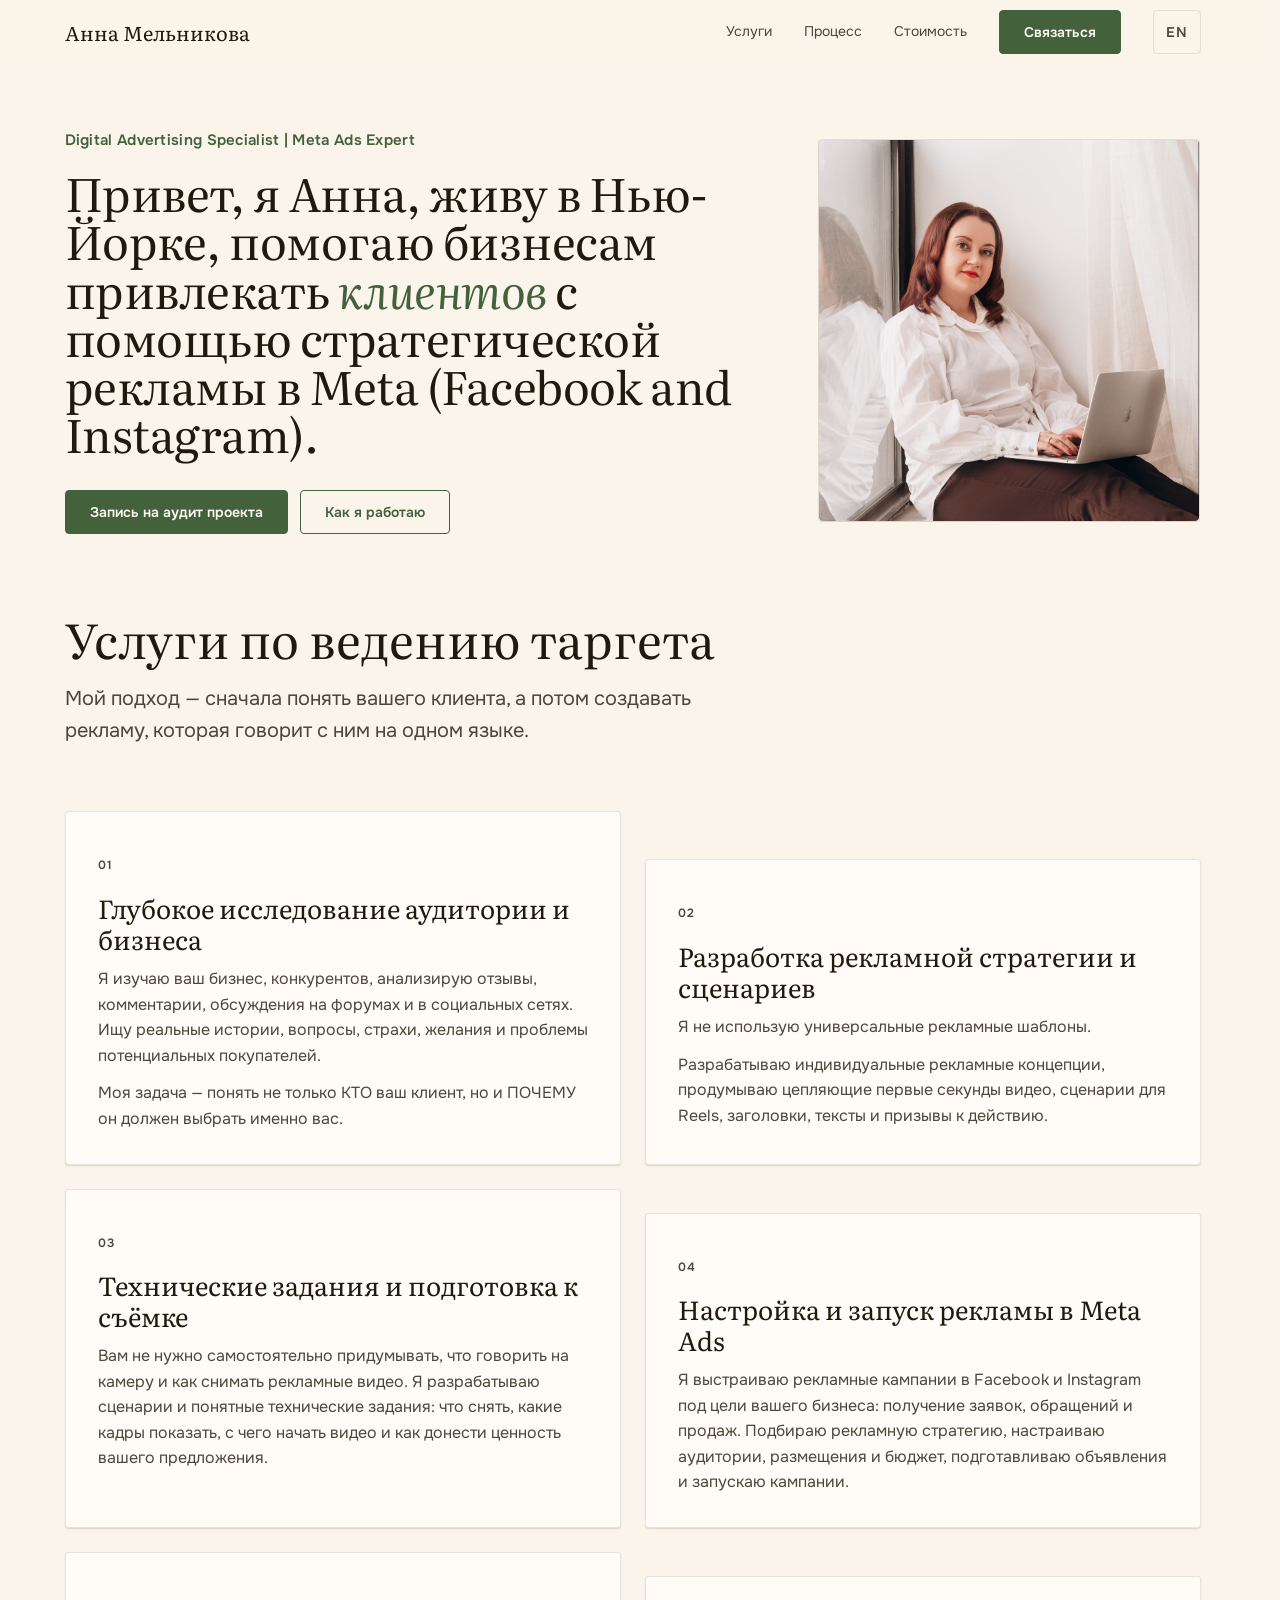
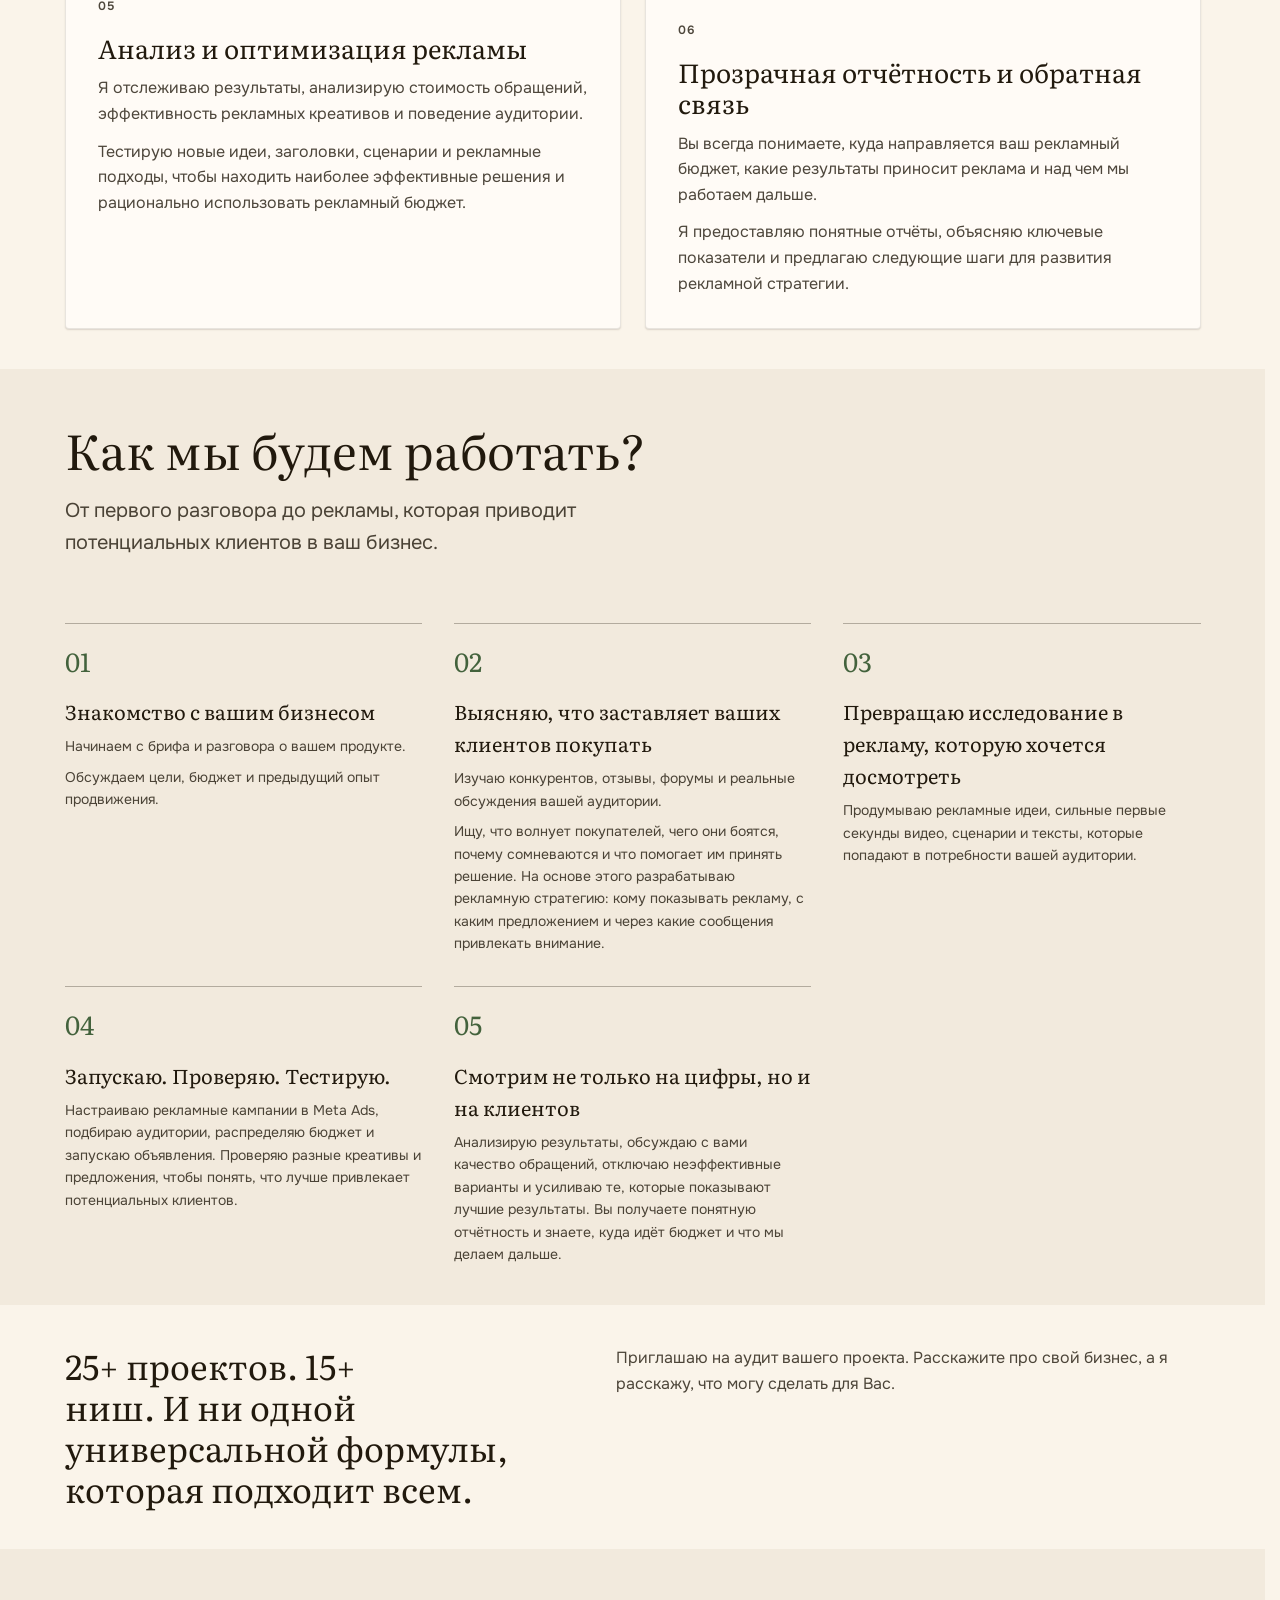
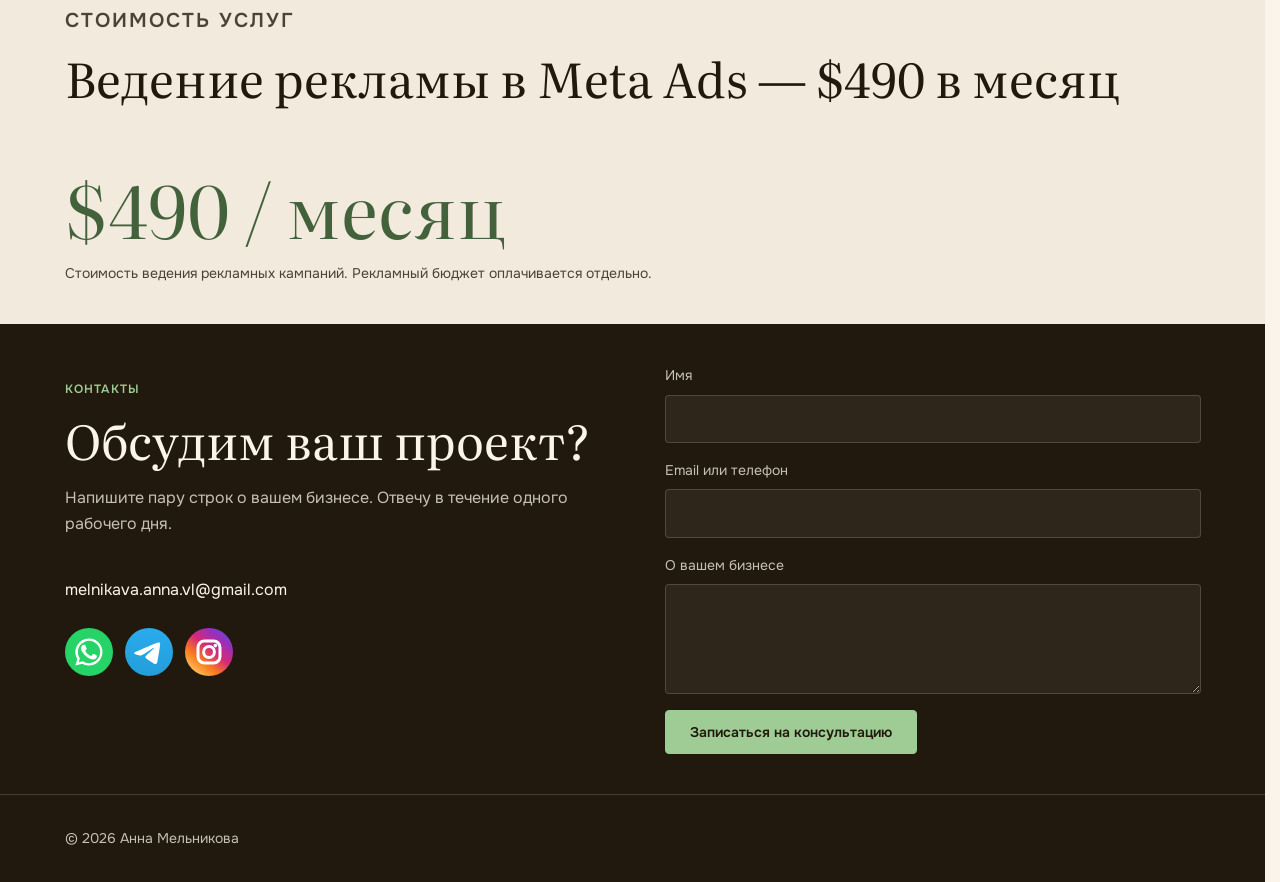
==== commit 779b06c8: "added SM icons" ====
--- a/public/index.html
+++ b/public/index.html
@@ -129,8 +129,18 @@
           <p data-en="Write a few lines about your business. I will reply within one working day.">Напишите пару строк о вашем бизнесе. Отвечу в течение одного рабочего дня.</p>
           <ul class="contact-links">
             <li><a href="mailto:melnikava.anna.vl@gmail.com">melnikava.anna.vl@gmail.com</a></li>
-            <li><a href="https://instagram.com/annamelnikava">Instagram: @annamelnikava</a></li>
           </ul>
+          <div class="messengers">
+            <a class="messenger" href="https://wa.me/15153180664" target="_blank" rel="noopener" aria-label="WhatsApp">
+              <svg viewBox="0 0 24 24" width="48" height="48" aria-hidden="true"><circle cx="12" cy="12" r="12" fill="#25D366"/><g fill="#fff" transform="translate(12 12) scale(.68) translate(-12 -12)"><path d="M17.5 14.4c-.3-.1-1.7-.8-2-.9-.3-.1-.5-.1-.7.1-.2.3-.8.9-.9 1.1-.2.2-.3.2-.6.1-.3-.1-1.2-.4-2.3-1.4-.9-.8-1.4-1.7-1.6-2-.2-.3 0-.4.1-.6l.4-.5c.1-.2.2-.3.3-.5.1-.2 0-.4 0-.5-.1-.1-.7-1.6-.9-2.2-.2-.6-.5-.5-.7-.5h-.6c-.2 0-.5.1-.8.4-.3.3-1 1-1 2.4s1 2.8 1.2 3c.1.2 2 3.1 4.9 4.3.7.3 1.2.5 1.6.6.7.2 1.3.2 1.8.1.5-.1 1.7-.7 1.9-1.4.2-.7.2-1.2.2-1.4-.1-.1-.3-.2-.6-.3M12 2a10 10 0 0 0-8.6 15.1L2 22l5-1.3A10 10 0 1 0 12 2m0 18.2c-1.5 0-3-.4-4.2-1.2l-.3-.2-3 .8.8-2.9-.2-.3A8.200 8.200 0 1 1 12 20.200"/></g></svg>
+            </a>
+            <a class="messenger" href="https://t.me/annamelnikava" target="_blank" rel="noopener" aria-label="Telegram">
+              <svg viewBox="0 0 24 24" width="48" height="48" aria-hidden="true"><defs><linearGradient id="tg" x1="0" y1="0" x2="0" y2="1"><stop offset="0" stop-color="#2AABEE"/><stop offset="1" stop-color="#229ED9"/></linearGradient></defs><circle cx="12" cy="12" r="12" fill="url(#tg)"/><path fill="#fff" d="M16.906 7.224c.1-.002.321.023.465.14a.506.506 0 0 1 .171.325c.016.093.036.306.02.472-.18 1.898-.962 6.502-1.36 8.627-.168.9-.499 1.201-.82 1.23-.696.065-1.225-.46-1.9-.902-1.056-.693-1.653-1.124-2.678-1.8-1.185-.78-.417-1.21.258-1.91.177-.184 3.247-2.977 3.307-3.23.007-.032.014-.15-.056-.212s-.174-.041-.249-.024c-.106.024-1.793 1.14-5.061 3.345-.48.33-.913.49-1.302.48-.428-.008-1.252-.241-1.865-.44-.752-.245-1.349-.374-1.297-.789.027-.216.325-.437.893-.663 3.498-1.524 5.83-2.529 6.998-3.014 3.332-1.386 4.025-1.627 4.476-1.635z"/></svg>
+            </a>
+            <a class="messenger" href="https://instagram.com/annamelnikava" target="_blank" rel="noopener" aria-label="Instagram: @annamelnikava" title="@annamelnikava">
+              <svg viewBox="0 0 24 24" width="48" height="48" aria-hidden="true"><defs><linearGradient id="ig" x1="0.1" y1="1" x2="0.9" y2="0"><stop offset="0" stop-color="#FEDA75"/><stop offset=".3" stop-color="#FA7E1E"/><stop offset=".55" stop-color="#D62976"/><stop offset=".8" stop-color="#962FBF"/><stop offset="1" stop-color="#4F5BD5"/></linearGradient></defs><circle cx="12" cy="12" r="12" fill="url(#ig)"/><g fill="none" stroke="#fff" stroke-width="1.5"><rect x="6.5" y="6.5" width="11" height="11" rx="3.2"/><circle cx="12" cy="12" r="2.7"/></g><circle cx="15.2" cy="8.8" r=".9" fill="#fff"/></svg>
+            </a>
+          </div>
         </div>
         <form class="reveal" action="mailto:melnikava.anna.vl@gmail.com" method="post" enctype="text/plain">
           <label><span data-en="Name">Имя</span> <input name="name" type="text" autocomplete="name" required></label>
--- a/public/styles.css
+++ b/public/styles.css
@@ -152,6 +152,9 @@
 .contact-links { list-style: none; padding: 0; margin: var(--space-6) 0 0; }
 .contact-links a { display: inline-flex; align-items: center; min-height: var(--touch); text-decoration: none; transition: color var(--t-fast); }
 .contact-links a:hover { color: var(--accent-bright); }
+.messengers { display: flex; gap: var(--space-3); margin-top: var(--space-4); }
+.messenger { display: inline-flex; width: 48px; height: 48px; border-radius: 50%; transition: transform var(--t-fast), opacity var(--t-fast); }
+.messenger:hover { transform: translateY(-2px); opacity: .9; }
 form { display: grid; gap: var(--space-4); }
 label { font-size: var(--fs-small); color: var(--ink-on-dark-soft); display: grid; gap: var(--space-2); }
 input, textarea {
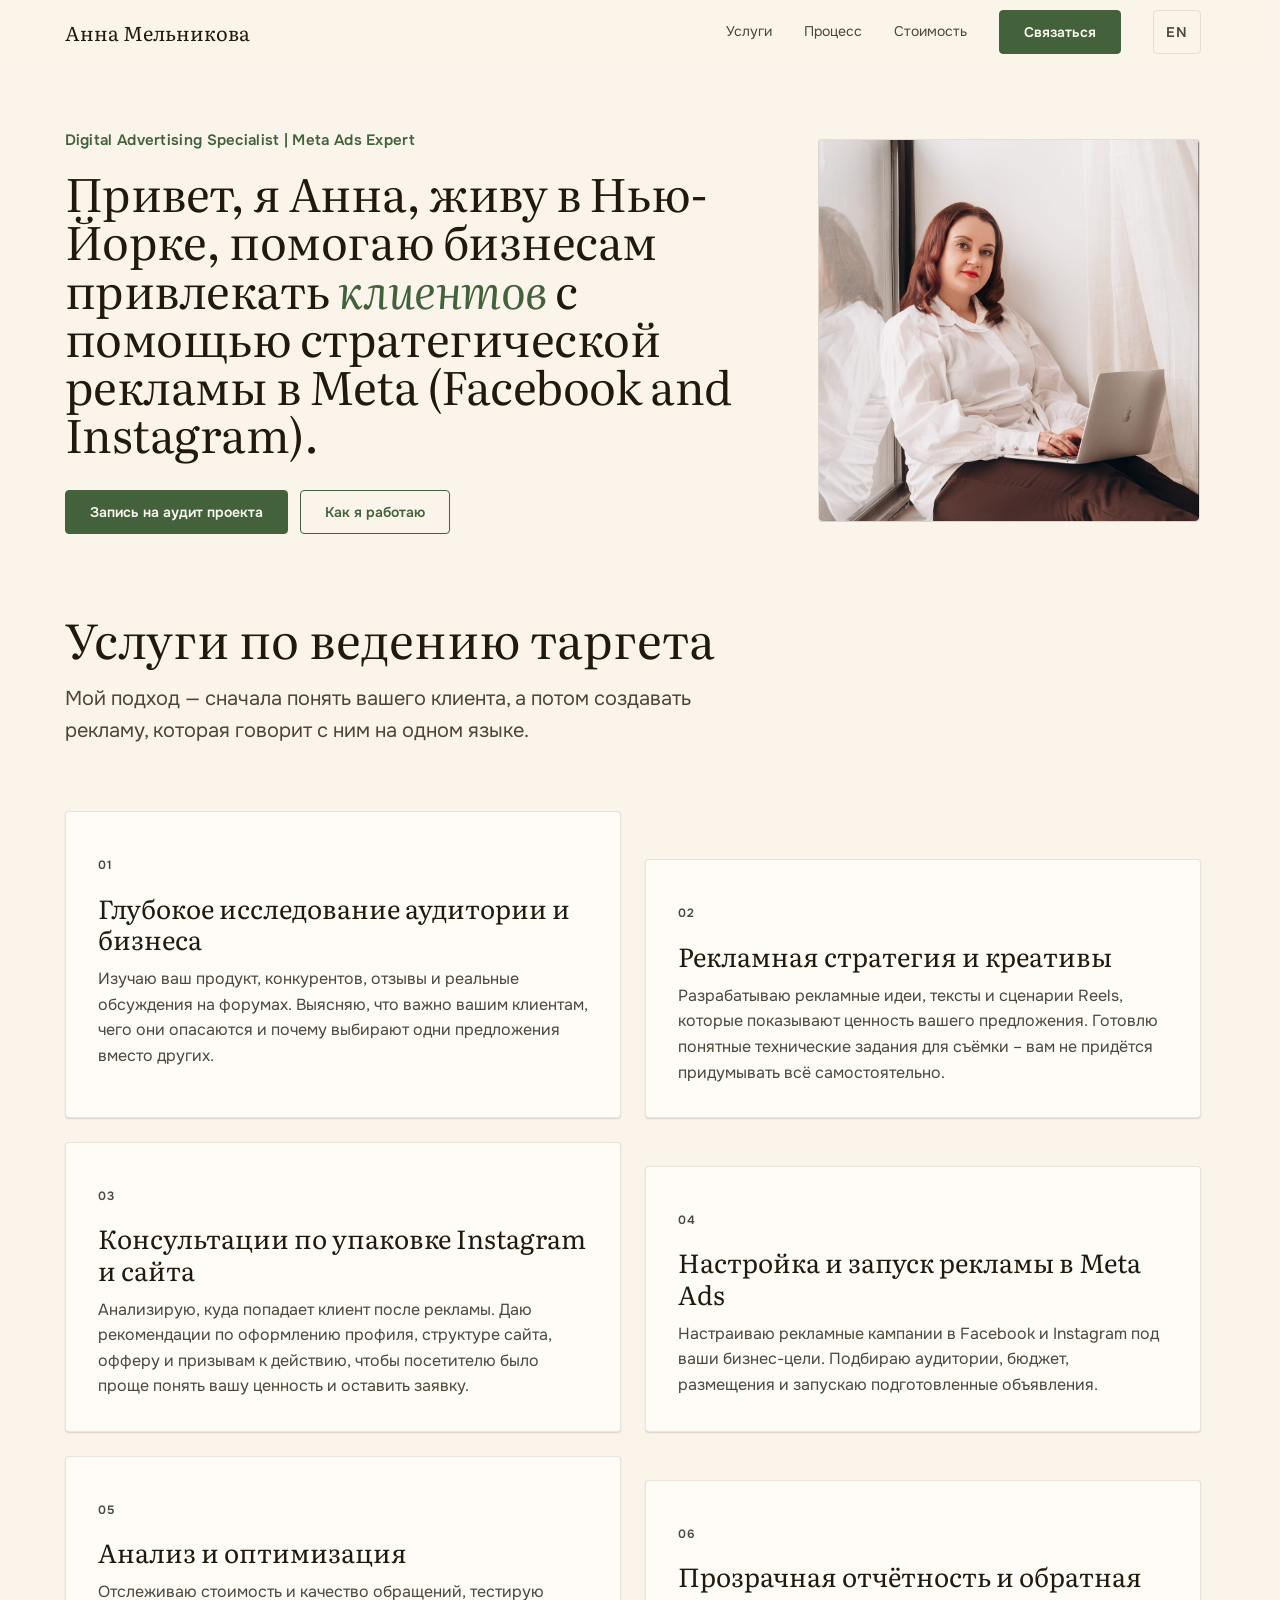
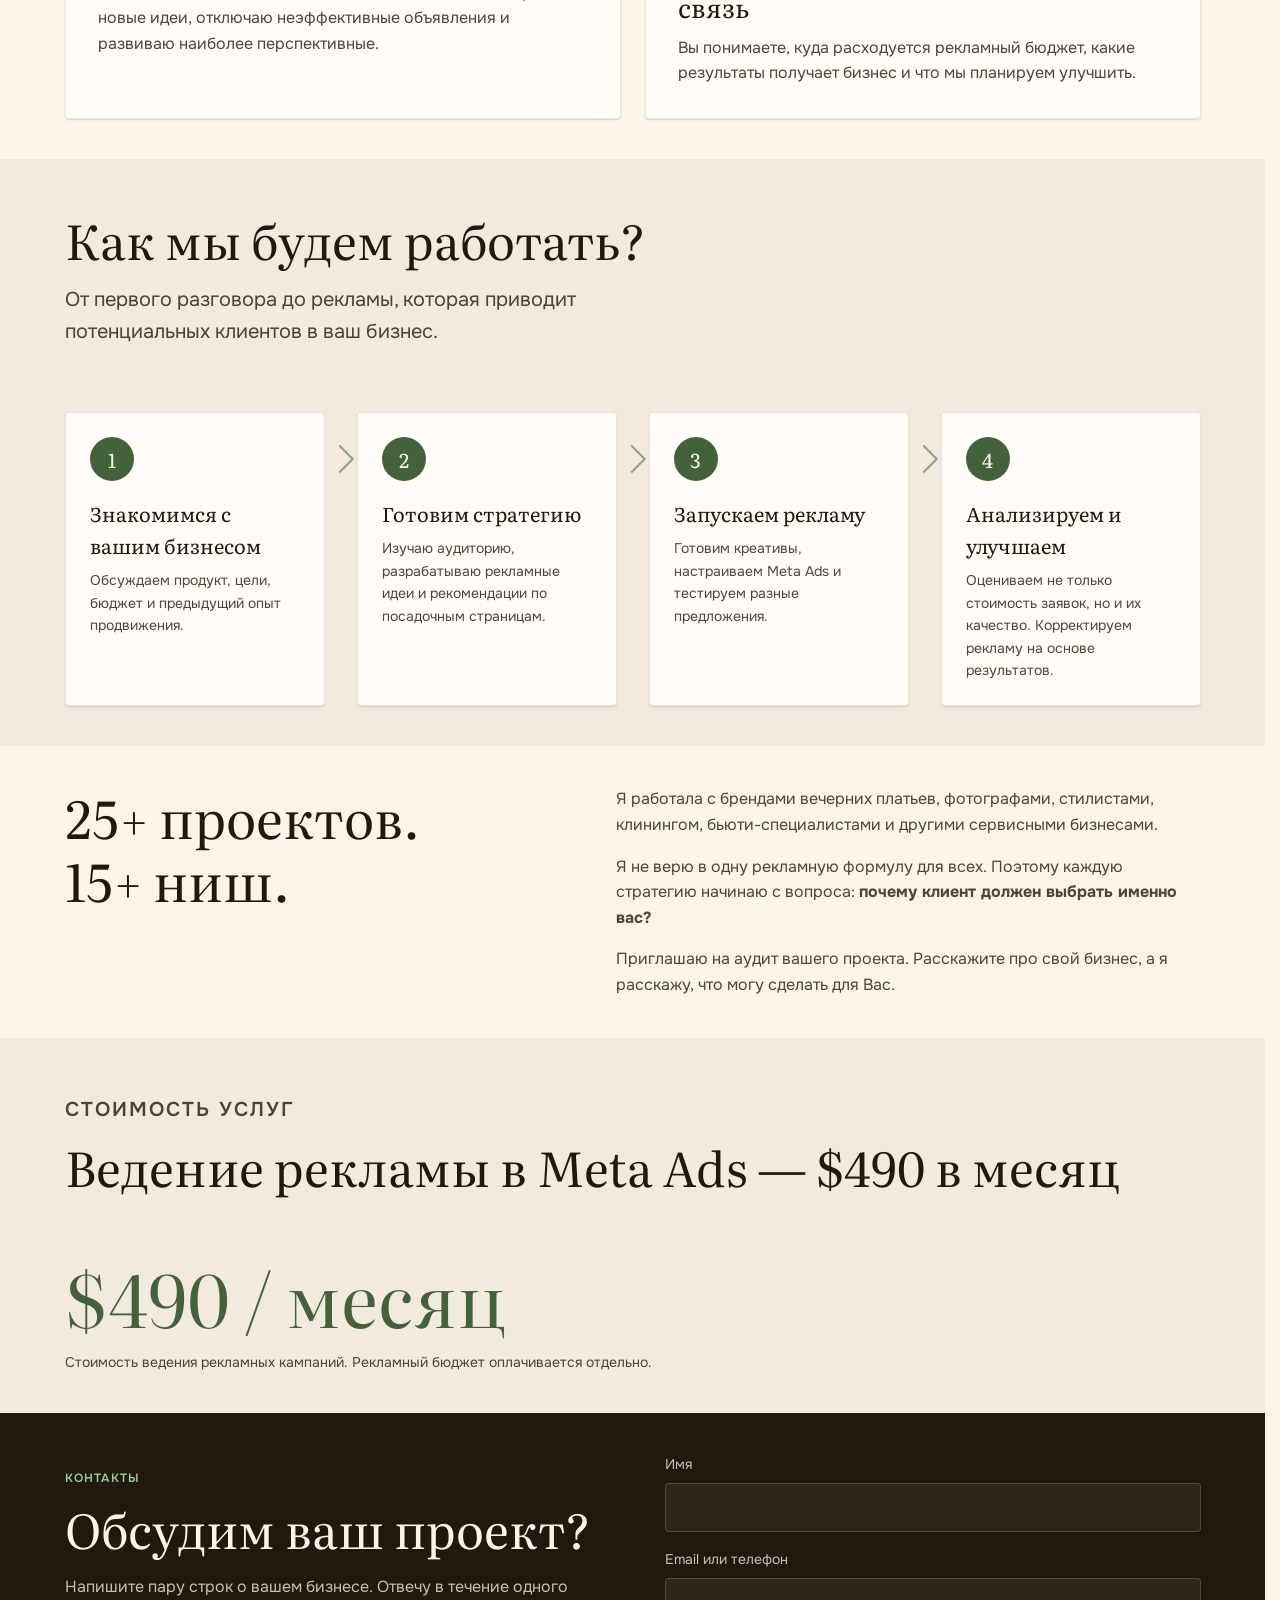
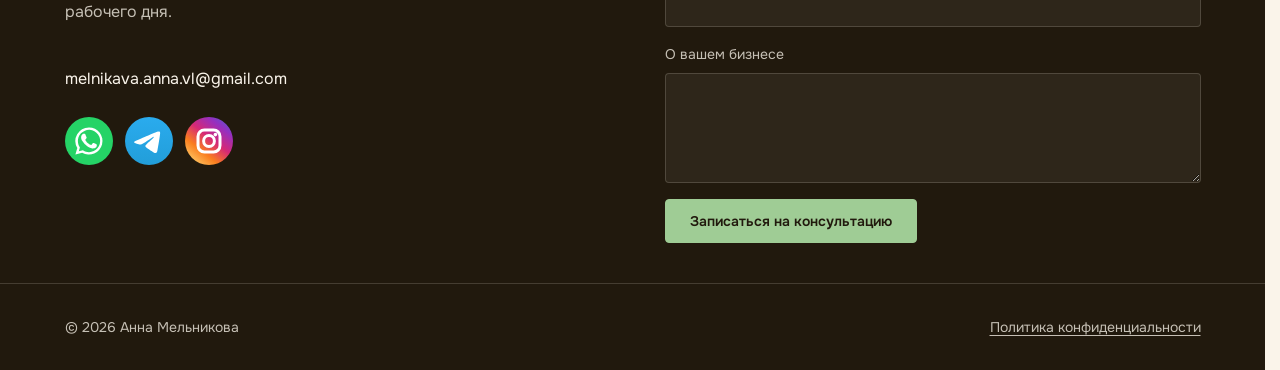
==== commit af290580: "added meta pixel code; other ui updates" ====
--- a/public/index.html
+++ b/public/index.html
@@ -5,6 +5,14 @@
   <meta name="viewport" content="width=device-width, initial-scale=1">
   <title>Анна Мельникова — Digital Advertising Specialist | Meta Ads Expert</title>
   <meta name="description" content="Помогаю малому и среднему бизнесу привлекать потенциальных клиентов с помощью стратегической рекламы в Meta (Facebook и Instagram).">
+  <link rel="canonical" href="https://annamelnikava.com/">
+  <meta property="og:type" content="website">
+  <meta property="og:url" content="https://annamelnikava.com/">
+  <meta property="og:title" content="Анна Мельникова — Digital Advertising Specialist | Meta Ads Expert">
+  <meta property="og:description" content="Помогаю малому и среднему бизнесу привлекать потенциальных клиентов с помощью стратегической рекламы в Meta (Facebook и Instagram).">
+  <meta property="og:image" content="https://annamelnikava.com/portrait.jpg">
+  <meta name="twitter:card" content="summary_large_image">
+  <meta name="facebook-domain-verification" content="r5bpcfghsw6cmluop3zn73vakl3qml" />
   <script>document.documentElement.classList.remove('no-js')</script>
   <link rel="preconnect" href="https://fonts.googleapis.com">
   <link rel="preconnect" href="https://fonts.gstatic.com" crossorigin>
@@ -32,6 +40,24 @@
     To count form submissions as leads, also add: fbq('track', 'Lead');
     (e.g. on your form's thank-you page or submit handler).
   -->
+
+  <!-- Meta Pixel Code -->
+  <script>
+  !function(f,b,e,v,n,t,s)
+  {if(f.fbq)return;n=f.fbq=function(){n.callMethod?
+  n.callMethod.apply(n,arguments):n.queue.push(arguments)};
+  if(!f._fbq)f._fbq=n;n.push=n;n.loaded=!0;n.version='2.0';
+  n.queue=[];t=b.createElement(e);t.async=!0;
+  t.src=v;s=b.getElementsByTagName(e)[0];
+  s.parentNode.insertBefore(t,s)}(window, document,'script',
+  'https://connect.facebook.net/en_US/fbevents.js');
+  fbq('init', '3158561757676824');
+  fbq('track', 'PageView');
+  </script>
+  <noscript><img height="1" width="1" style="display:none"
+  src="https://www.facebook.com/tr?id=3158561757676824&ev=PageView&noscript=1"
+  /></noscript>
+  <!-- End Meta Pixel Code -->
 </head>
 <body>
   <!-- Translations: Russian is the default text; English lives in data-en. -->
@@ -74,12 +100,12 @@
           <p data-en="My approach: first understand your customer, then create ads that speak to them in their own language.">Мой подход — сначала понять вашего клиента, а потом создавать рекламу, которая говорит с ним на одном языке.</p>
         </div>
         <div class="services-grid">
-          <article class="card reveal"><p class="label">01</p><h3 data-en="In-depth audience and business research">Глубокое исследование аудитории и бизнеса</h3><p data-en="I study your business and competitors and analyse reviews, comments, and discussions on forums and social media. I look for real stories, questions, fears, desires, and problems of potential buyers.">Я изучаю ваш бизнес, конкурентов, анализирую отзывы, комментарии, обсуждения на форумах и в социальных сетях. Ищу реальные истории, вопросы, страхи, желания и проблемы потенциальных покупателей.</p><p data-en="My goal is to understand not only WHO your customer is, but WHY they should choose you.">Моя задача — понять не только КТО ваш клиент, но и ПОЧЕМУ он должен выбрать именно вас.</p></article>
-          <article class="card reveal"><p class="label">02</p><h3 data-en="Ad strategy and script development">Разработка рекламной стратегии и сценариев</h3><p data-en="I don&#x27;t use universal ad templates. I develop custom ad concepts and think through attention-grabbing first seconds of videos, Reels scripts, headlines, copy, and calls to action.">Я не использую универсальные рекламные шаблоны. </p> <p> Разрабатываю индивидуальные рекламные концепции, продумываю цепляющие первые секунды видео, сценарии для Reels, заголовки, тексты и призывы к действию.</p></article>
-          <article class="card reveal"><p class="label">03</p><h3 data-en="Creative briefs and shoot preparation">Технические задания и подготовка к съёмке</h3><p data-en="You don&#x27;t have to figure out what to say on camera or how to shoot ad videos yourself. I write scripts and clear creative briefs: what to film, which shots to show, how to open the video, and how to convey the value of your offer.">Вам не нужно самостоятельно придумывать, что говорить на камеру и как снимать рекламные видео. Я разрабатываю сценарии и понятные технические задания: что снять, какие кадры показать, с чего начать видео и как донести ценность вашего предложения.</p></article>
-          <article class="card reveal"><p class="label">04</p><h3 data-en="Setting up and launching Meta Ads">Настройка и запуск рекламы в Meta Ads</h3><p data-en="I build ad campaigns on Facebook and Instagram around your business goals: leads, enquiries, and sales. I choose the ad strategy, set up audiences, placements, and budget, prepare the ads, and launch the campaigns.">Я выстраиваю рекламные кампании в Facebook и Instagram под цели вашего бизнеса: получение заявок, обращений и продаж. Подбираю рекламную стратегию, настраиваю аудитории, размещения и бюджет, подготавливаю объявления и запускаю кампании.</p></article>
-          <article class="card reveal"><p class="label">05</p><h3 data-en="Ad analysis and optimisation">Анализ и оптимизация рекламы</h3><p data-en="I track results and analyse cost per lead, creative performance, and audience behaviour.">Я отслеживаю результаты, анализирую стоимость обращений, эффективность рекламных креативов и поведение аудитории.</p><p data-en="I test new ideas, headlines, scripts, and ad approaches to find the most effective solutions and use your ad budget wisely.">Тестирую новые идеи, заголовки, сценарии и рекламные подходы, чтобы находить наиболее эффективные решения и рационально использовать рекламный бюджет.</p></article>
-          <article class="card reveal"><p class="label">06</p><h3 data-en="Transparent reporting and feedback">Прозрачная отчётность и обратная связь</h3><p data-en="You always know where your ad budget is going, what results the ads bring, and what we are working on next.">Вы всегда понимаете, куда направляется ваш рекламный бюджет, какие результаты приносит реклама и над чем мы работаем дальше.</p><p data-en="I provide clear reports, explain the key metrics, and suggest next steps for developing the ad strategy.">Я предоставляю понятные отчёты, объясняю ключевые показатели и предлагаю следующие шаги для развития рекламной стратегии.</p></article>
+          <article class="card reveal"><p class="label">01</p><h3 data-en="In-depth audience and business research">Глубокое исследование аудитории и бизнеса</h3><p data-en="I study your product, competitors, reviews, and real discussions on forums. I find out what matters to your customers, what they are afraid of, and why they choose some offers over others.">Изучаю ваш продукт, конкурентов, отзывы и реальные обсуждения на форумах. Выясняю, что важно вашим клиентам, чего они опасаются и почему выбирают одни предложения вместо других.</p></article>
+          <article class="card reveal"><p class="label">02</p><h3 data-en="Ad strategy and creatives">Рекламная стратегия и креативы</h3><p data-en="I develop ad ideas, copy, and Reels scripts that show the value of your offer. I prepare clear creative briefs for filming, so you don&#x27;t have to come up with everything yourself.">Разрабатываю рекламные идеи, тексты и сценарии Reels, которые показывают ценность вашего предложения. Готовлю понятные технические задания для съёмки – вам не придётся придумывать всё самостоятельно.</p></article>
+          <article class="card reveal"><p class="label">03</p><h3 data-en="Consultations on Instagram and website packaging">Консультации по упаковке Instagram и сайта</h3><p data-en="I analyse where the customer lands after seeing the ad. I give recommendations on profile design, website structure, the offer, and calls to action, so it is easier for visitors to understand your value and leave an enquiry.">Анализирую, куда попадает клиент после рекламы. Даю рекомендации по оформлению профиля, структуре сайта, офферу и призывам к действию, чтобы посетителю было проще понять вашу ценность и оставить заявку.</p></article>
+          <article class="card reveal"><p class="label">04</p><h3 data-en="Setting up and launching Meta Ads">Настройка и запуск рекламы в Meta Ads</h3><p data-en="I set up ad campaigns on Facebook and Instagram around your business goals. I choose audiences, budget, and placements, and launch the prepared ads.">Настраиваю рекламные кампании в Facebook и Instagram под ваши бизнес-цели. Подбираю аудитории, бюджет, размещения и запускаю подготовленные объявления.</p></article>
+          <article class="card reveal"><p class="label">05</p><h3 data-en="Analysis and optimisation">Анализ и оптимизация</h3><p data-en="I track the cost and quality of enquiries, test new ideas, switch off ineffective ads, and develop the most promising ones.">Отслеживаю стоимость и качество обращений, тестирую новые идеи, отключаю неэффективные объявления и развиваю наиболее перспективные.</p></article>
+          <article class="card reveal"><p class="label">06</p><h3 data-en="Transparent reporting and feedback">Прозрачная отчётность и обратная связь</h3><p data-en="You understand where the ad budget is going, what results the business gets, and what we plan to improve.">Вы понимаете, куда расходуется рекламный бюджет, какие результаты получает бизнес и что мы планируем улучшить.</p></article>
         </div>
       </div>
     </section>
@@ -91,11 +117,10 @@
           <p data-en="From the first conversation to ads that bring potential customers to your business.">От первого разговора до рекламы, которая приводит потенциальных клиентов в ваш бизнес.</p>
         </div>
         <ol class="steps">
-          <li class="reveal"><h3 data-en="Getting to know your business">Знакомство с вашим бизнесом</h3><p data-en="We start with a brief and a conversation about your product.">Начинаем с брифа и разговора о вашем продукте.</p><p data-en="We discuss goals, budget, and previous promotion experience.">Обсуждаем цели, бюджет и предыдущий опыт продвижения.</p></li>
-          <li class="reveal"><h3 data-en="Finding out what makes your customers buy">Выясняю, что заставляет ваших клиентов покупать</h3><p data-en="I study competitors, reviews, forums, and real discussions of your audience.">Изучаю конкурентов, отзывы, форумы и реальные обсуждения вашей аудитории.</p><p data-en="I look for what worries buyers, what they fear, why they hesitate, and what helps them decide. Based on this, I develop the ad strategy: who to show ads to, with what offer, and through which messages to grab attention.">Ищу, что волнует покупателей, чего они боятся, почему сомневаются и что помогает им принять решение. На основе этого разрабатываю рекламную стратегию: кому показывать рекламу, с каким предложением и через какие сообщения привлекать внимание.</p></li>
-          <li class="reveal"><h3 data-en="Turning research into ads people want to watch to the end">Превращаю исследование в рекламу, которую хочется досмотреть</h3><p data-en="I come up with ad ideas, strong first seconds of video, scripts, and copy that hit your audience&#x27;s needs.">Продумываю рекламные идеи, сильные первые секунды видео, сценарии и тексты, которые попадают в потребности вашей аудитории.</p></li>
-          <li class="reveal"><h3 data-en="Launch. Check. Test.">Запускаю. Проверяю. Тестирую.</h3><p data-en="I set up ad campaigns in Meta Ads, choose audiences, distribute the budget, and launch the ads. I test different creatives and offers to see what attracts potential customers best.">Настраиваю рекламные кампании в Meta Ads, подбираю аудитории, распределяю бюджет и запускаю объявления. Проверяю разные креативы и предложения, чтобы понять, что лучше привлекает потенциальных клиентов.</p></li>
-          <li class="reveal"><h3 data-en="Looking not only at numbers, but at customers">Смотрим не только на цифры, но и на клиентов</h3><p data-en="I analyse the results, discuss the quality of enquiries with you, switch off ineffective variants, and scale up the ones that perform best. You get clear reporting and know where the budget goes and what we do next.">Анализирую результаты, обсуждаю с вами качество обращений, отключаю неэффективные варианты и усиливаю те, которые показывают лучшие результаты. Вы получаете понятную отчётность и знаете, куда идёт бюджет и что мы делаем дальше.</p></li>
+          <li class="reveal"><h3 data-en="Getting to know your business">Знакомимся с вашим бизнесом</h3><p data-en="We discuss the product, goals, budget, and previous promotion experience.">Обсуждаем продукт, цели, бюджет и предыдущий опыт продвижения.</p></li>
+          <li class="reveal"><h3 data-en="Preparing the strategy">Готовим стратегию</h3><p data-en="I study the audience and develop ad ideas and landing page recommendations.">Изучаю аудиторию, разрабатываю рекламные идеи и рекомендации по посадочным страницам.</p></li>
+          <li class="reveal"><h3 data-en="Launching the ads">Запускаем рекламу</h3><p data-en="We prepare creatives, set up Meta Ads, and test different offers.">Готовим креативы, настраиваем Meta Ads и тестируем разные предложения.</p></li>
+          <li class="reveal"><h3 data-en="Analysing and improving">Анализируем и улучшаем</h3><p data-en="We evaluate not only the cost of leads but also their quality. We adjust the ads based on the results.">Оцениваем не только стоимость заявок, но и их качество. Корректируем рекламу на основе результатов.</p></li>
         </ol>
       </div>
     </section>
@@ -103,7 +128,9 @@
     <section class="section" id="experience">
       <div class="container">
         <div class="section-head reveal">
-          <h2 data-en="25+ projects. 15+ niches. And no universal formula that fits everyone.">25+ проектов. 15+ ниш. И ни одной универсальной формулы, которая подходит всем.</h2>
+          <h2 data-en="25+ projects. 15+ niches.">25+ проектов. 15+ ниш.</h2>
+          <p data-en="I have worked with evening dress brands, photographers, stylists, cleaning companies, beauty professionals, and other service businesses.">Я работала с брендами вечерних платьев, фотографами, стилистами, клинингом, бьюти-специалистами и другими сервисными бизнесами.</p>
+          <p data-en="I don&#x27;t believe in one ad formula for everyone. That&#x27;s why I start every strategy with a question: <strong>why should the customer choose exactly you?</strong>">Я не верю в одну рекламную формулу для всех. Поэтому каждую стратегию начинаю с вопроса: <strong>почему клиент должен выбрать именно вас?</strong></p>
           <p data-en="I invite you to a project audit. Tell me about your business, and I&#x27;ll tell you what I can do for you.">Приглашаю на аудит вашего проекта. Расскажите про свой бизнес, а я расскажу, что могу сделать для Вас.</p>
         </div>
       </div>
@@ -137,7 +164,7 @@
             <a class="messenger" href="https://t.me/annamelnikava" target="_blank" rel="noopener" aria-label="Telegram">
               <svg viewBox="0 0 24 24" width="48" height="48" aria-hidden="true"><defs><linearGradient id="tg" x1="0" y1="0" x2="0" y2="1"><stop offset="0" stop-color="#2AABEE"/><stop offset="1" stop-color="#229ED9"/></linearGradient></defs><circle cx="12" cy="12" r="12" fill="url(#tg)"/><path fill="#fff" d="M16.906 7.224c.1-.002.321.023.465.14a.506.506 0 0 1 .171.325c.016.093.036.306.02.472-.18 1.898-.962 6.502-1.36 8.627-.168.9-.499 1.201-.82 1.23-.696.065-1.225-.46-1.9-.902-1.056-.693-1.653-1.124-2.678-1.8-1.185-.78-.417-1.21.258-1.91.177-.184 3.247-2.977 3.307-3.23.007-.032.014-.15-.056-.212s-.174-.041-.249-.024c-.106.024-1.793 1.14-5.061 3.345-.48.33-.913.49-1.302.48-.428-.008-1.252-.241-1.865-.44-.752-.245-1.349-.374-1.297-.789.027-.216.325-.437.893-.663 3.498-1.524 5.83-2.529 6.998-3.014 3.332-1.386 4.025-1.627 4.476-1.635z"/></svg>
             </a>
-            <a class="messenger" href="https://instagram.com/annamelnikava" target="_blank" rel="noopener" aria-label="Instagram: @annamelnikava" title="@annamelnikava">
+            <a class="messenger" href="https://www.instagram.com/anna.target.usa" target="_blank" rel="noopener" aria-label="Instagram: @anna.target.usa" title="@anna.target.usa">
               <svg viewBox="0 0 24 24" width="48" height="48" aria-hidden="true"><defs><linearGradient id="ig" x1="0.1" y1="1" x2="0.9" y2="0"><stop offset="0" stop-color="#FEDA75"/><stop offset=".3" stop-color="#FA7E1E"/><stop offset=".55" stop-color="#D62976"/><stop offset=".8" stop-color="#962FBF"/><stop offset="1" stop-color="#4F5BD5"/></linearGradient></defs><circle cx="12" cy="12" r="12" fill="url(#ig)"/><g fill="none" stroke="#fff" stroke-width="1.5"><rect x="6.5" y="6.5" width="11" height="11" rx="3.2"/><circle cx="12" cy="12" r="2.7"/></g><circle cx="15.2" cy="8.8" r=".9" fill="#fff"/></svg>
             </a>
           </div>
@@ -153,7 +180,10 @@
   </main>
 
   <footer class="site-footer">
-    <div class="container"><span data-en="© 2026 Anna Melnikava">© 2026 Анна Мельникова</span></div>
+    <div class="container footer-row">
+      <span data-en="© 2026 Anna Melnikava">© 2026 Анна Мельникова</span>
+      <a href="privacy.html" data-en="Privacy Policy">Политика конфиденциальности</a>
+    </div>
   </footer>
 
   <script>
--- a/public/styles.css
+++ b/public/styles.css
@@ -107,9 +107,24 @@
 
 /* Process: numbered steps */
 .process { background: var(--surface-elev); }
-.steps { list-style: none; margin: 0; padding: 0; display: grid; grid-template-columns: repeat(3, 1fr); gap: var(--space-6); counter-reset: step; }
-.steps li { counter-increment: step; border-top: 1px solid var(--ink-faint); padding-top: var(--space-5); }
-.steps li::before { content: counter(step, decimal-leading-zero); font: 400 var(--fs-h3)/1 var(--font-display); color: var(--accent); }
+.steps { list-style: none; margin: 0; padding: 0; display: grid; grid-template-columns: repeat(4, 1fr); gap: var(--space-6); counter-reset: step; }
+.steps li {
+  counter-increment: step; position: relative;
+  background: var(--surface-raise); border: 1px solid var(--hairline); border-radius: var(--radius);
+  padding: var(--space-5); box-shadow: var(--shadow-sm);
+  transition: transform var(--t-fast), box-shadow var(--t-fast);
+}
+.steps li:hover { transform: translateY(-4px); box-shadow: var(--shadow-md); }
+.steps li::before {
+  content: counter(step); display: grid; place-items: center; width: 44px; height: 44px; border-radius: 50%;
+  background: var(--accent); color: var(--on-accent); font: 400 20px/1 var(--font-display);
+}
+/* arrow pointing to the next step, sitting in the grid gap */
+.steps li:not(:last-child)::after {
+  content: ""; position: absolute; top: calc(var(--space-5) + 22px); right: calc(var(--space-6) / -1 + 6px);
+  width: 20px; height: 20px; border-top: 2px solid var(--accent-soft); border-right: 2px solid var(--accent-soft);
+  transform: translateY(-50%) rotate(45deg); pointer-events: none;
+}
 .steps h3 { font-size: var(--fs-h4); margin-top: var(--space-4); }
 .steps p { color: var(--ink-soft); margin-top: var(--space-2); font-size: var(--fs-small); }
 
@@ -118,7 +133,7 @@
 
 /* Experience: heading left, supporting copy right, so the long headline stops running across the page */
 #experience .section-head { display: grid; grid-template-columns: 5fr 6fr; column-gap: var(--space-8); align-items: start; margin-bottom: 0; }
-#experience .section-head h2 { grid-row: 1 / span 3; margin-top: 0; font-size: clamp(24px, 3vw, 34px); }
+#experience .section-head h2 { grid-row: 1 / span 3; margin-top: 0; font-size: clamp(32px, 4.5vw, 52px); }
 #experience .section-head p { margin-top: 0; font-size: var(--fs-body, 1rem); }
 #experience .section-head p + p { margin-top: var(--space-4); }
 @media (max-width: 768px) {
@@ -171,6 +186,20 @@
 
 .site-footer { background: var(--surface-ink); color: var(--ink-on-dark-soft); font-size: var(--fs-small); padding-block: var(--space-6); border-top: 1px solid var(--hairline-on-dark); }
 
+.footer-row { display: flex; flex-wrap: wrap; justify-content: space-between; gap: var(--space-3) var(--space-5); }
+.site-footer a { color: inherit; text-underline-offset: 3px; }
+.site-footer a:hover { color: var(--ink-on-dark); }
+
+/* Legal pages (privacy) */
+.legal { padding-block: var(--space-7, 4rem); }
+.legal .container { max-width: 46rem; }
+.legal h1 { font-size: var(--fs-h2); line-height: var(--lh-snug); }
+.legal h2 { font-size: var(--fs-h4); margin-top: var(--space-6); }
+.legal p, .legal li { color: var(--ink-soft); margin-top: var(--space-3); line-height: 1.65; }
+.legal ul { padding-left: 1.25em; margin: 0; }
+.legal a { color: var(--accent); text-underline-offset: 3px; }
+.legal-date { font-size: var(--fs-small); }
+
 /* Reveal on scroll: opacity + transform only */
 .reveal { opacity: 0; transform: translateY(var(--space-5)); transition: opacity var(--t-medium), transform var(--t-medium); }
 .reveal.is-in { opacity: 1; transform: none; }
@@ -205,6 +234,7 @@
   .hero-grid, .contact-grid { grid-template-columns: 1fr; }
   .portrait { max-width: 320px; aspect-ratio: 1; }
   .stats-grid, .steps { grid-template-columns: repeat(2, 1fr); }
+  .steps li:nth-child(even)::after { display: none; }
   .services-grid { grid-template-columns: 1fr; }
   .card:nth-child(n) { grid-column: auto; margin-top: 0; }
   .case { grid-template-columns: 1fr; gap: var(--space-3); }
@@ -215,6 +245,7 @@
 }
 @media (max-width: 480px) {
   .stats-grid, .steps { grid-template-columns: 1fr; }
+  .steps li:not(:last-child)::after { display: block; top: auto; bottom: calc(var(--space-6) / -1 + 4px); right: auto; left: calc(var(--space-5) + 12px); transform: translateX(-50%) rotate(135deg); }
 }
 
 /* Language toggle */
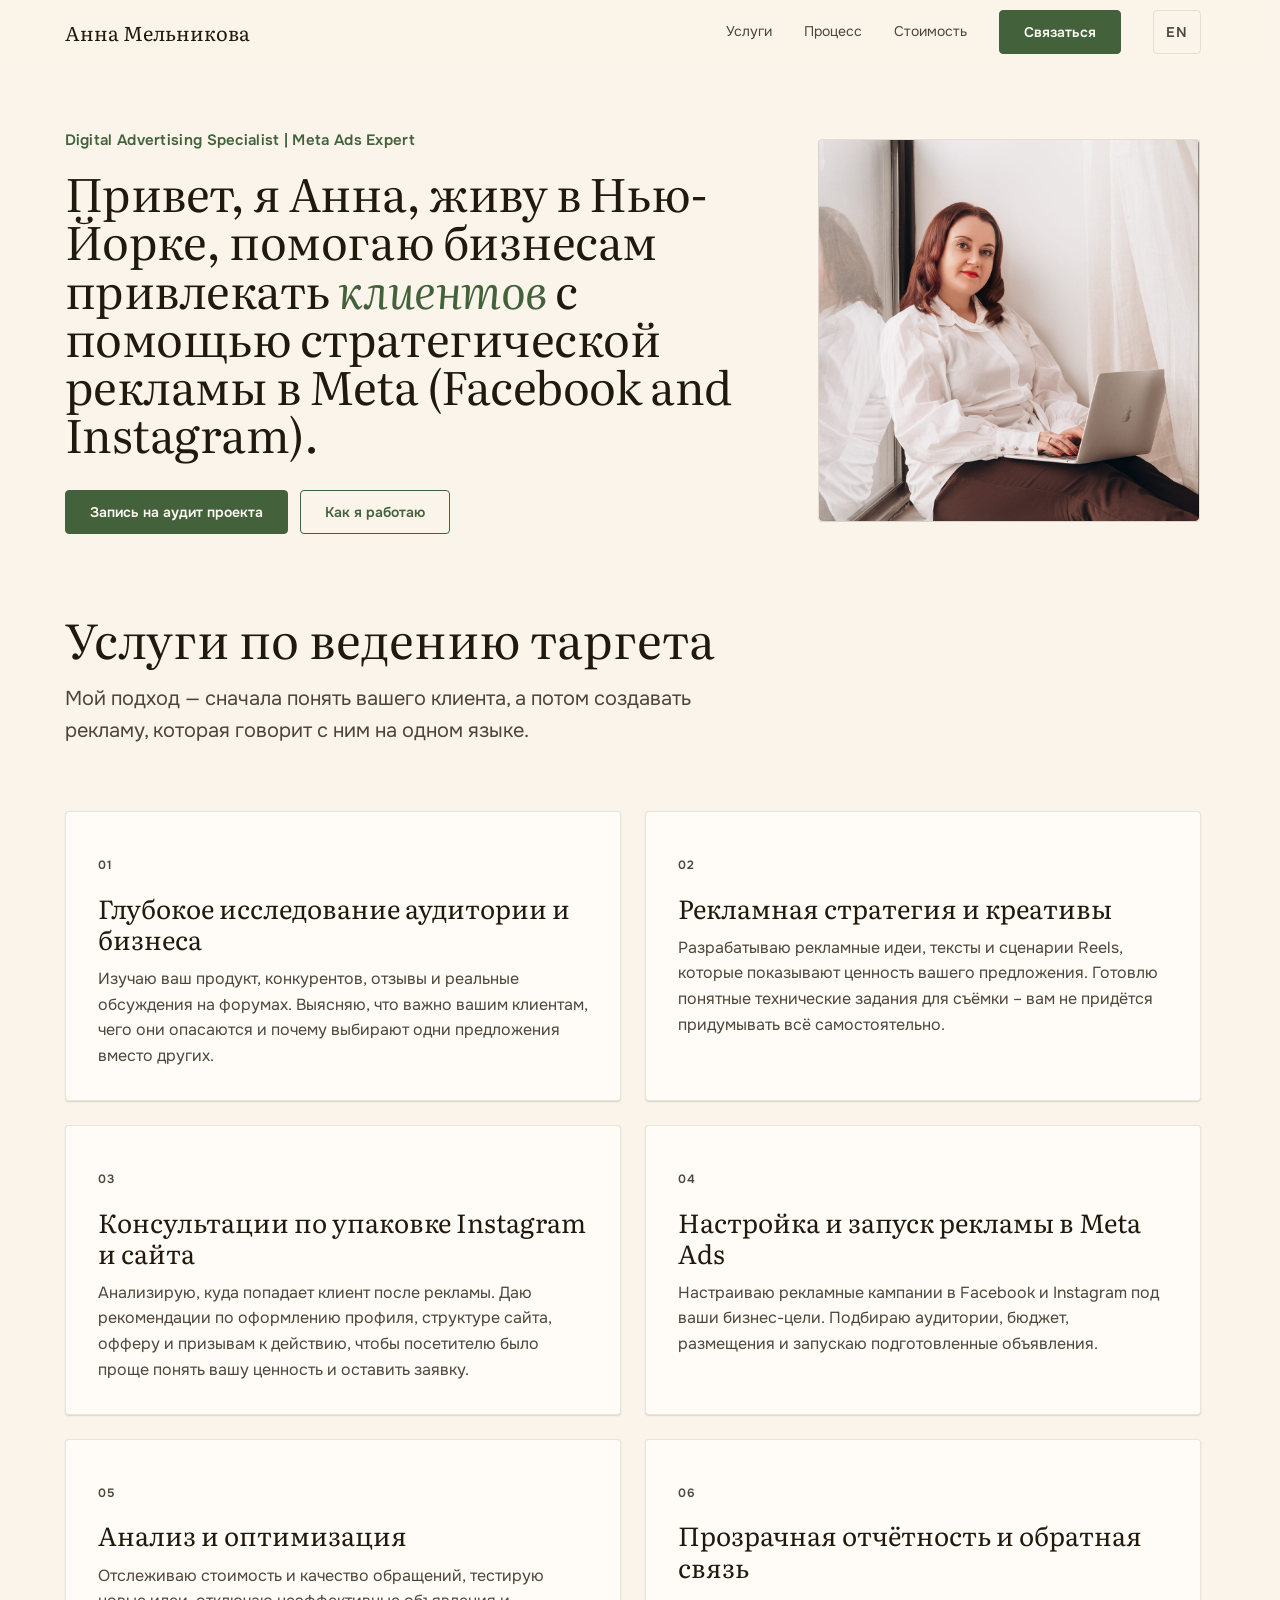
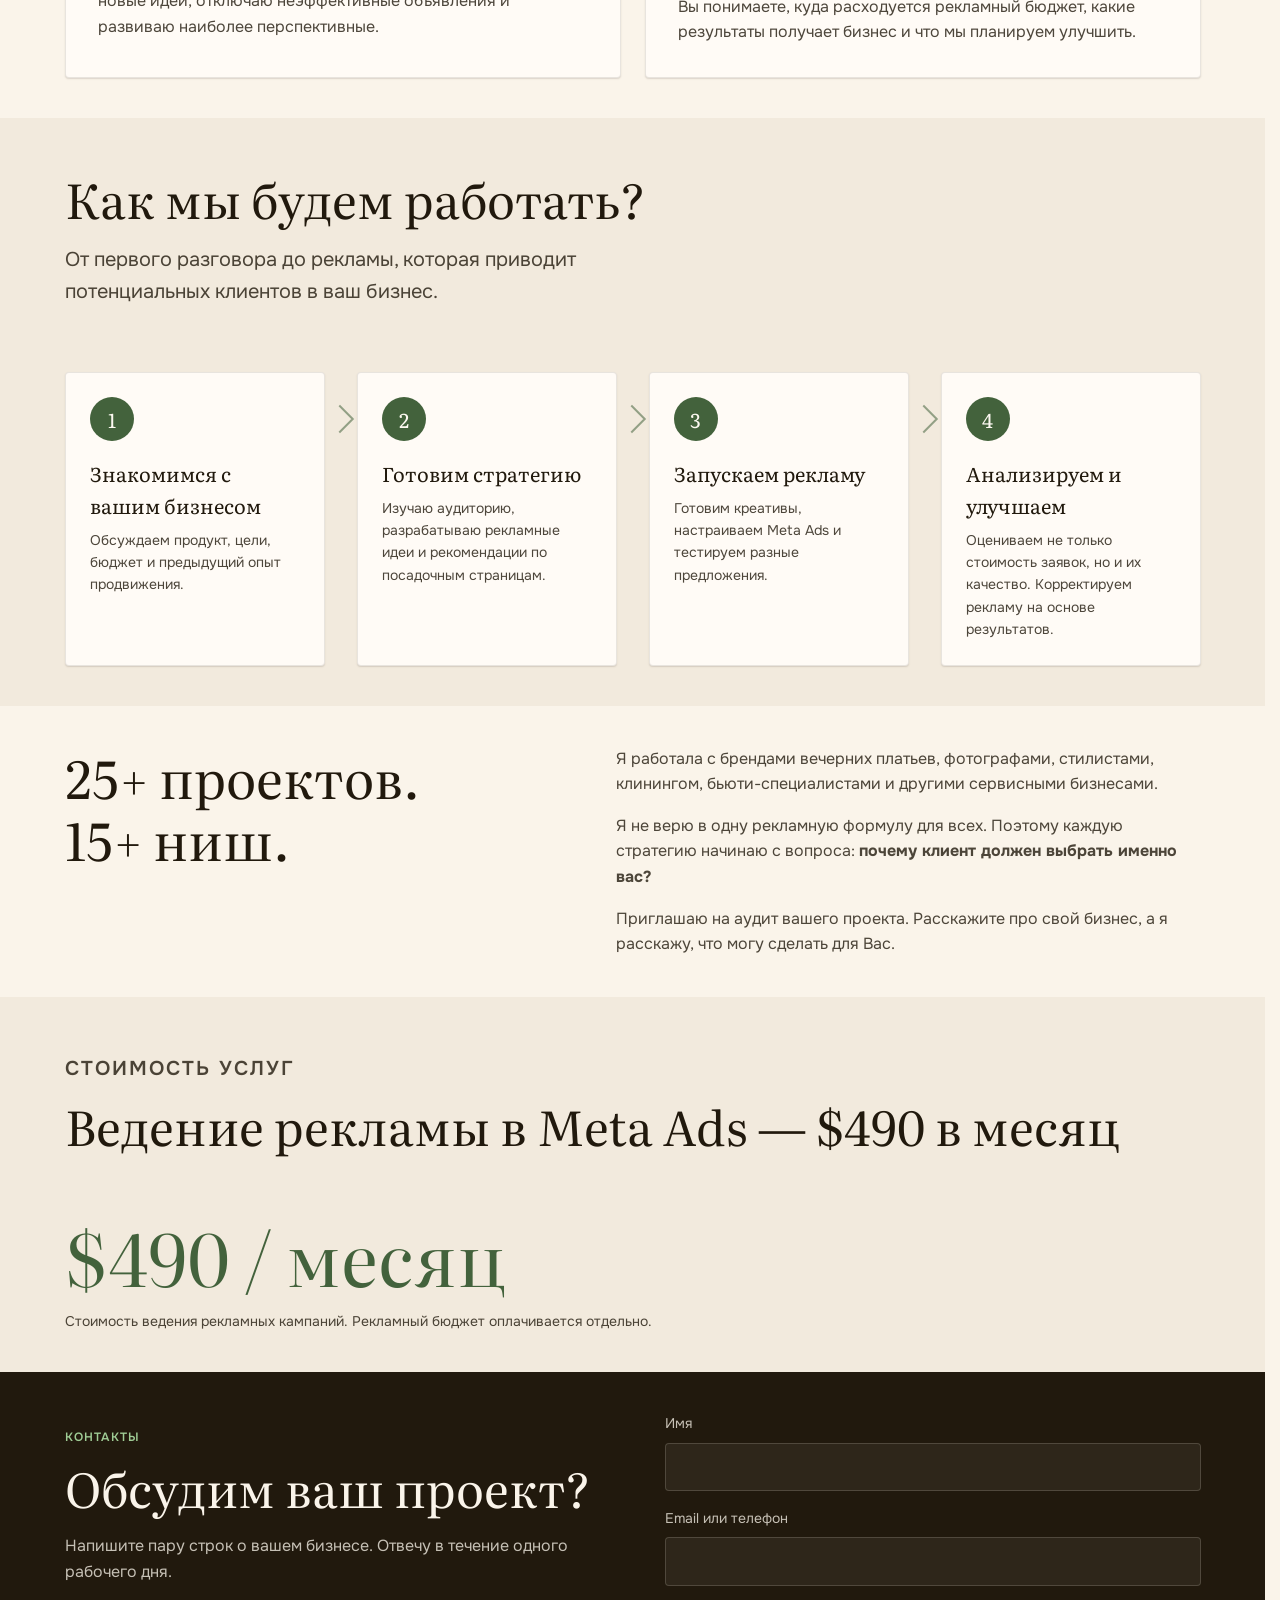
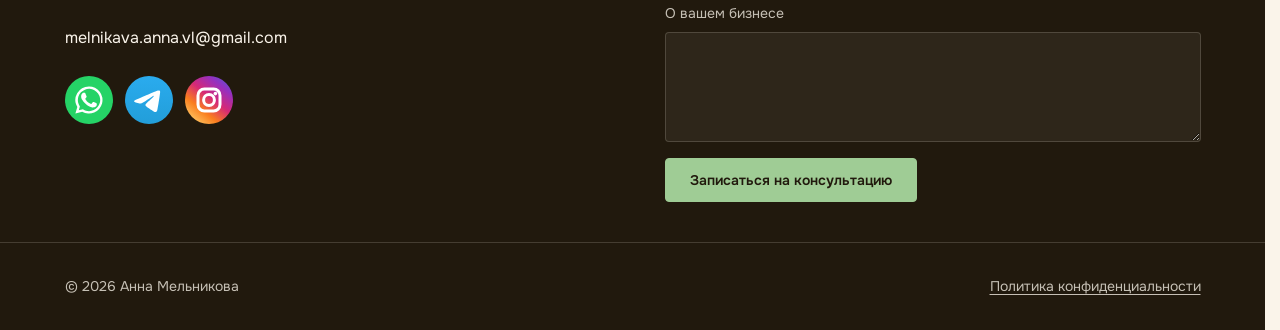
==== commit a33ffc73: "removed unused code; added Readme file" ====
--- a/public/index.html
+++ b/public/index.html
@@ -20,26 +20,6 @@
   <link href="https://fonts.googleapis.com/css2?family=Onest:wght@400;600&family=Literata:ital,opsz,wght@0,7..72,400;1,7..72,400&display=swap" rel="stylesheet">
   <link rel="stylesheet" href="tokens.css">
   <link rel="stylesheet" href="styles.css">
-
-  <!--
-    ANALYTICS — uncomment ONE or both after you have your IDs.
-
-    Plausible (privacy-friendly, no cookie banner needed). Replace yourdomain.com:
-    <script defer data-domain="yourdomain.com" src="https://plausible.io/js/script.js"></script>
-
-    Meta Pixel. Replace YOUR_PIXEL_ID (Meta Events Manager → Data sources → Pixels):
-    <script>
-      !function(f,b,e,v,n,t,s){if(f.fbq)return;n=f.fbq=function(){n.callMethod?
-      n.callMethod.apply(n,arguments):n.queue.push(arguments)};if(!f._fbq)f._fbq=n;
-      n.push=n;n.loaded=!0;n.version='2.0';n.queue=[];t=b.createElement(e);t.async=!0;
-      t.src=v;s=b.getElementsByTagName(e)[0];s.parentNode.insertBefore(t,s)}(window,
-      document,'script','https://connect.facebook.net/en_US/fbevents.js');
-      fbq('init', 'YOUR_PIXEL_ID');
-      fbq('track', 'PageView');
-    </script>
-    To count form submissions as leads, also add: fbq('track', 'Lead');
-    (e.g. on your form's thank-you page or submit handler).
-  -->
 
   <!-- Meta Pixel Code -->
   <script>
--- a/public/styles.css
+++ b/public/styles.css
@@ -100,9 +100,7 @@
 .card h3 { font-size: var(--fs-h3); line-height: var(--lh-snug); margin-top: var(--space-4); }
 .card p { color: var(--ink-soft); margin-top: var(--space-3); }
 .card:nth-child(1) { grid-column: span 3; }
-.card:nth-child(2) { grid-column: span 3; margin-top: var(--space-7); }
-.card:nth-child(n+3) { grid-column: span 3; }
-.card:nth-child(n+3):nth-child(even) { margin-top: var(--space-5); }
+.card:nth-child(n+2) { grid-column: span 3; }
 .card p + p { margin-top: var(--space-3); }
 
 /* Process: numbered steps */
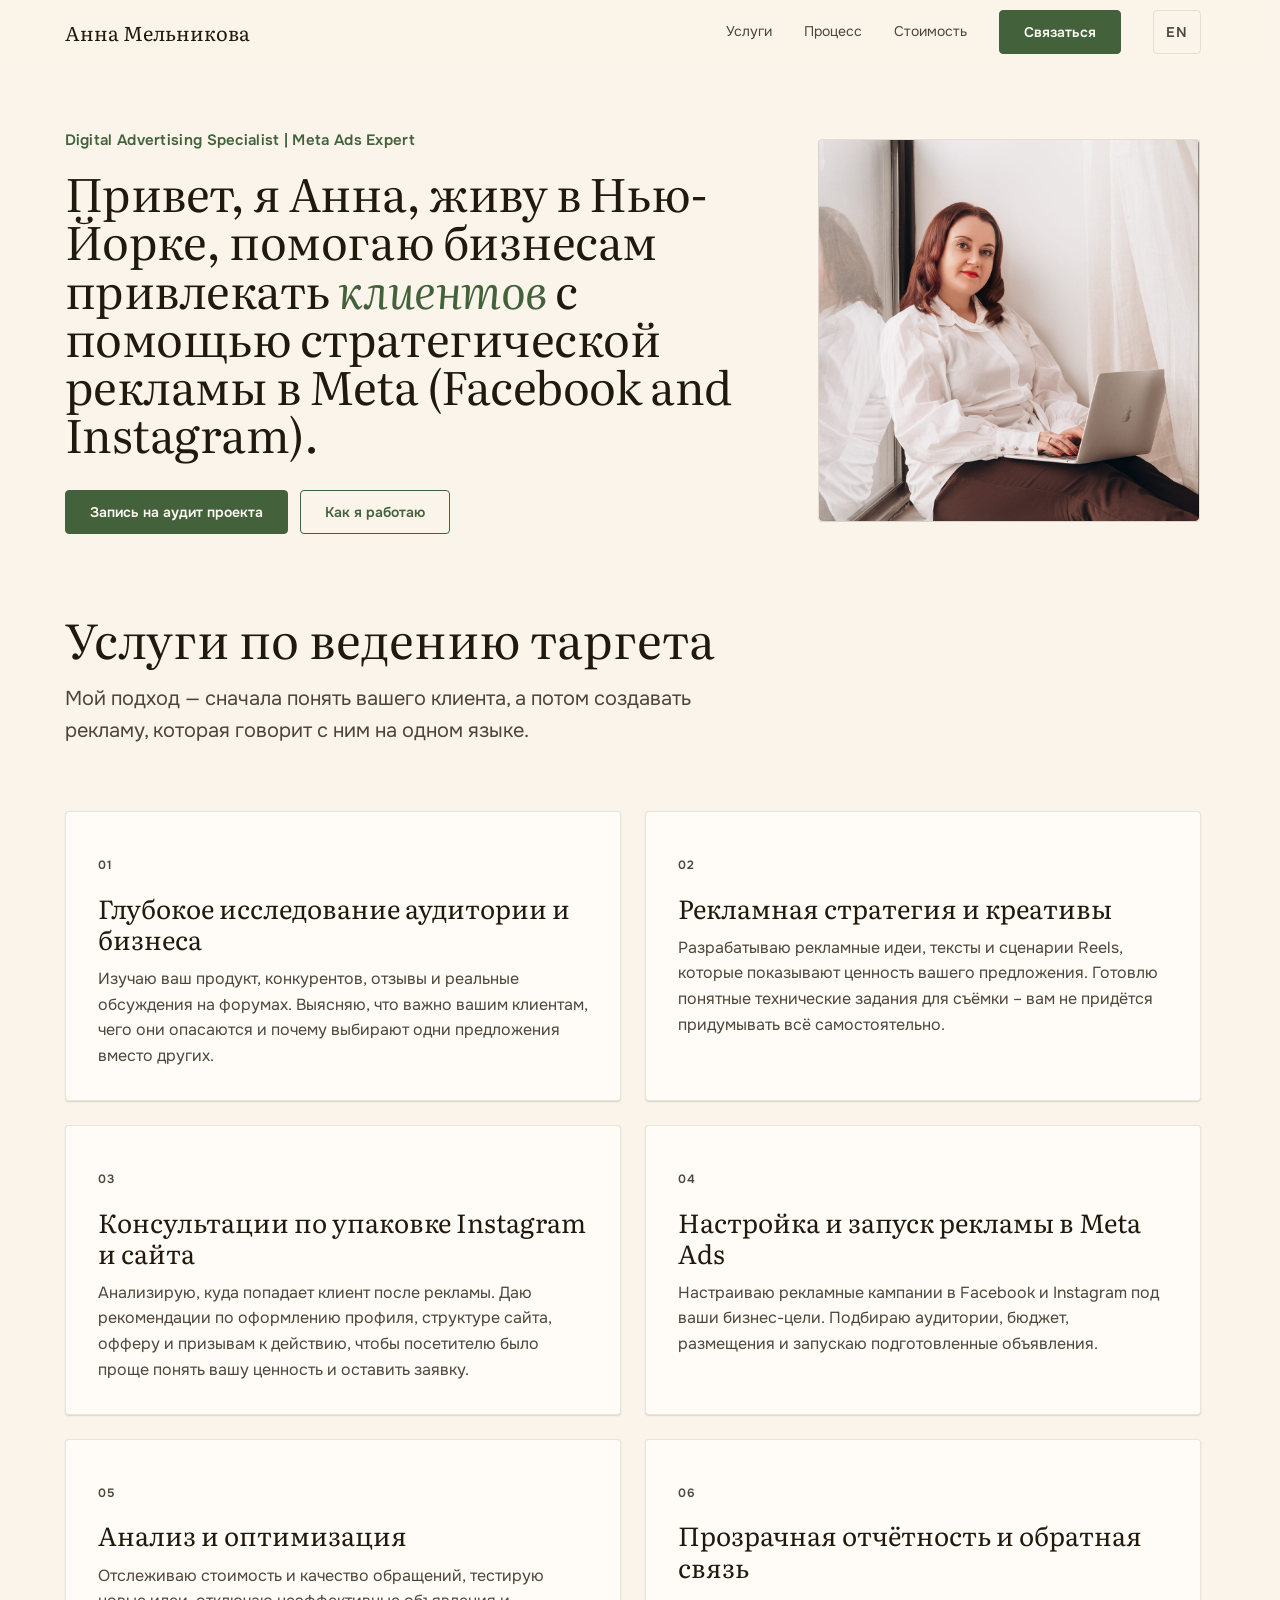
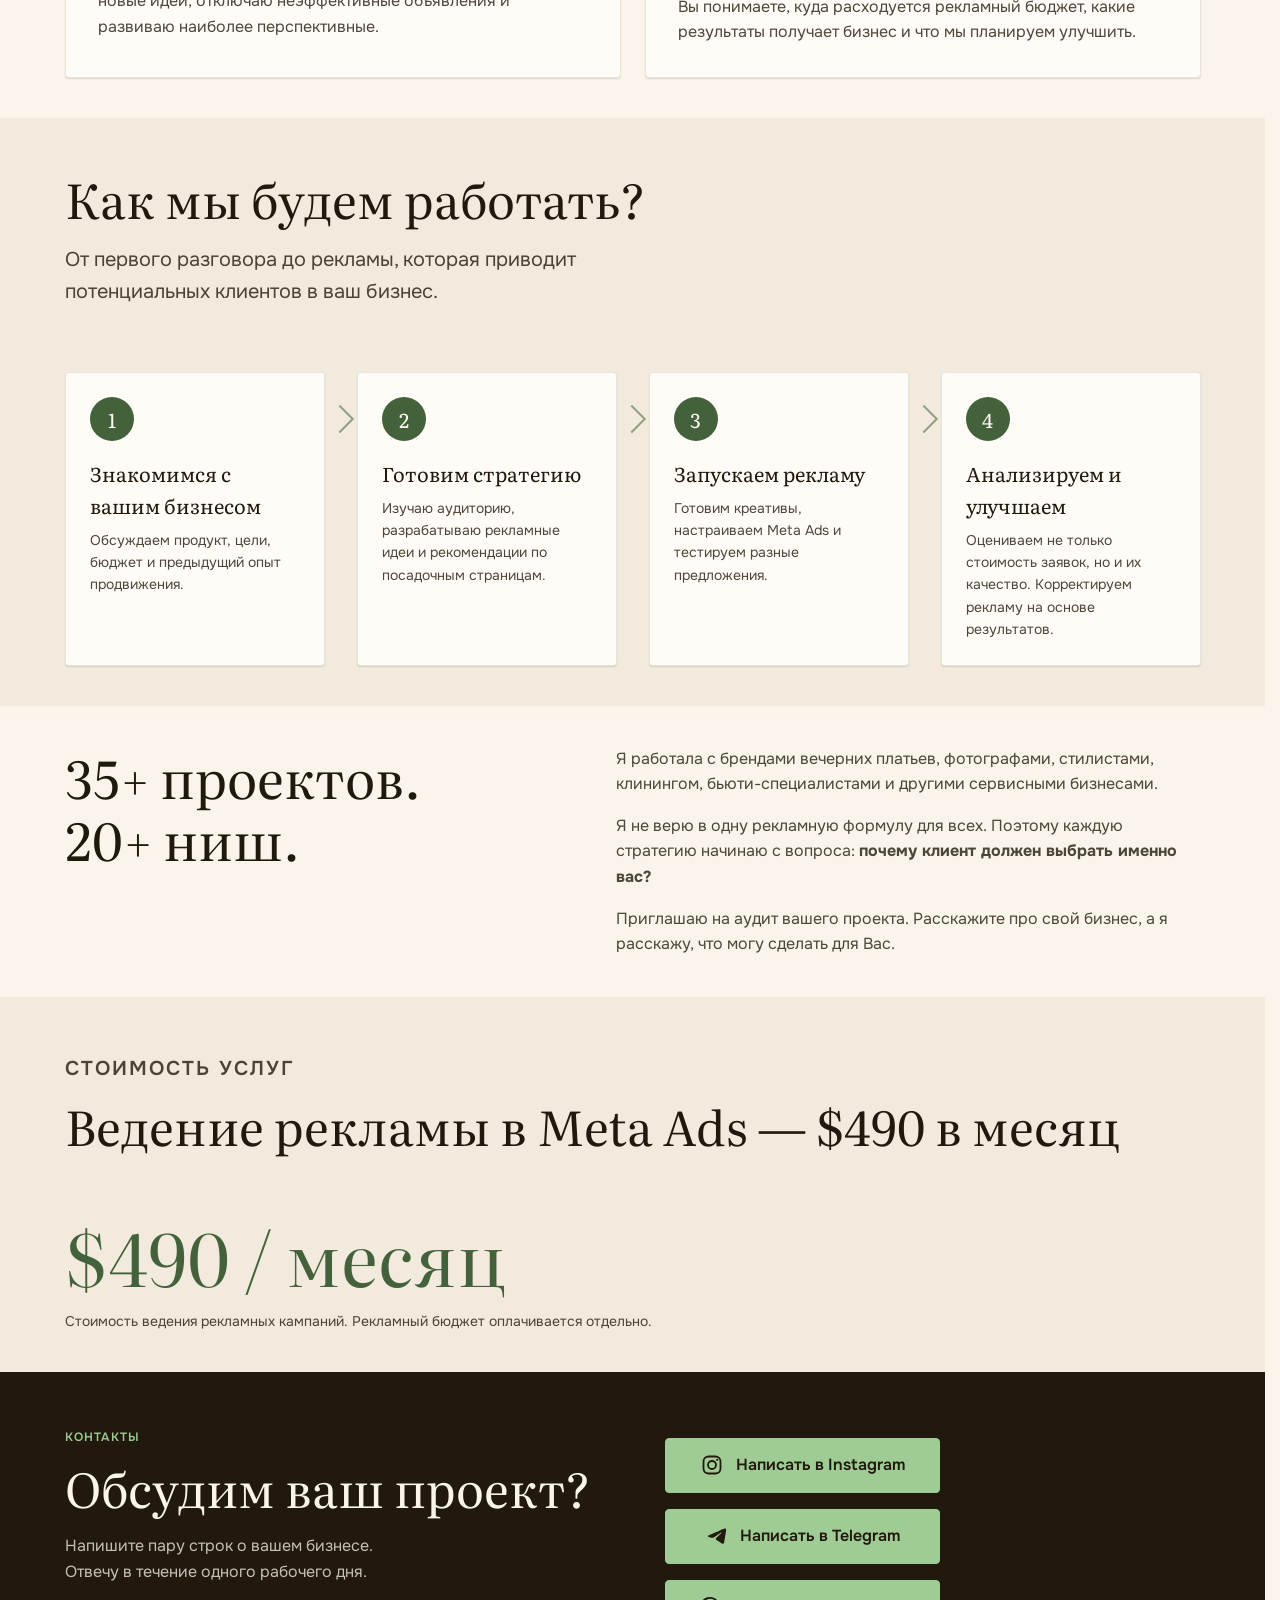
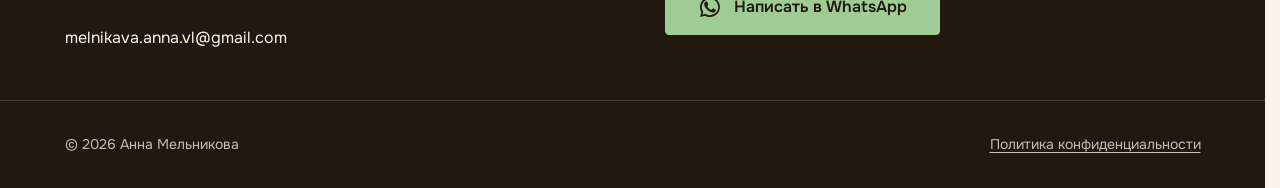
==== commit ae354c9f: "SM icons converted to buttons; privacy policy update" ====
--- a/public/index.html
+++ b/public/index.html
@@ -108,7 +108,7 @@
     <section class="section" id="experience">
       <div class="container">
         <div class="section-head reveal">
-          <h2 data-en="25+ projects. 15+ niches.">25+ проектов. 15+ ниш.</h2>
+          <h2 data-en="35+ projects. 20+ niches.">35+ проектов. 20+ ниш.</h2>
           <p data-en="I have worked with evening dress brands, photographers, stylists, cleaning companies, beauty professionals, and other service businesses.">Я работала с брендами вечерних платьев, фотографами, стилистами, клинингом, бьюти-специалистами и другими сервисными бизнесами.</p>
           <p data-en="I don&#x27;t believe in one ad formula for everyone. That&#x27;s why I start every strategy with a question: <strong>why should the customer choose exactly you?</strong>">Я не верю в одну рекламную формулу для всех. Поэтому каждую стратегию начинаю с вопроса: <strong>почему клиент должен выбрать именно вас?</strong></p>
           <p data-en="I invite you to a project audit. Tell me about your business, and I&#x27;ll tell you what I can do for you.">Приглашаю на аудит вашего проекта. Расскажите про свой бизнес, а я расскажу, что могу сделать для Вас.</p>
@@ -137,24 +137,21 @@
           <ul class="contact-links">
             <li><a href="mailto:melnikava.anna.vl@gmail.com">melnikava.anna.vl@gmail.com</a></li>
           </ul>
-          <div class="messengers">
-            <a class="messenger" href="https://wa.me/15153180664" target="_blank" rel="noopener" aria-label="WhatsApp">
-              <svg viewBox="0 0 24 24" width="48" height="48" aria-hidden="true"><circle cx="12" cy="12" r="12" fill="#25D366"/><g fill="#fff" transform="translate(12 12) scale(.68) translate(-12 -12)"><path d="M17.5 14.4c-.3-.1-1.7-.8-2-.9-.3-.1-.5-.1-.7.1-.2.3-.8.9-.9 1.1-.2.2-.3.2-.6.1-.3-.1-1.2-.4-2.3-1.4-.9-.8-1.4-1.7-1.6-2-.2-.3 0-.4.1-.6l.4-.5c.1-.2.2-.3.3-.5.1-.2 0-.4 0-.5-.1-.1-.7-1.6-.9-2.2-.2-.6-.5-.5-.7-.5h-.6c-.2 0-.5.1-.8.4-.3.3-1 1-1 2.4s1 2.8 1.2 3c.1.2 2 3.1 4.9 4.3.7.3 1.2.5 1.6.6.7.2 1.3.2 1.8.1.5-.1 1.7-.7 1.9-1.4.2-.7.2-1.2.2-1.4-.1-.1-.3-.2-.6-.3M12 2a10 10 0 0 0-8.6 15.1L2 22l5-1.3A10 10 0 1 0 12 2m0 18.2c-1.5 0-3-.4-4.2-1.2l-.3-.2-3 .8.8-2.9-.2-.3A8.200 8.200 0 1 1 12 20.200"/></g></svg>
-            </a>
-            <a class="messenger" href="https://t.me/annamelnikava" target="_blank" rel="noopener" aria-label="Telegram">
-              <svg viewBox="0 0 24 24" width="48" height="48" aria-hidden="true"><defs><linearGradient id="tg" x1="0" y1="0" x2="0" y2="1"><stop offset="0" stop-color="#2AABEE"/><stop offset="1" stop-color="#229ED9"/></linearGradient></defs><circle cx="12" cy="12" r="12" fill="url(#tg)"/><path fill="#fff" d="M16.906 7.224c.1-.002.321.023.465.14a.506.506 0 0 1 .171.325c.016.093.036.306.02.472-.18 1.898-.962 6.502-1.36 8.627-.168.9-.499 1.201-.82 1.23-.696.065-1.225-.46-1.9-.902-1.056-.693-1.653-1.124-2.678-1.8-1.185-.78-.417-1.21.258-1.91.177-.184 3.247-2.977 3.307-3.23.007-.032.014-.15-.056-.212s-.174-.041-.249-.024c-.106.024-1.793 1.14-5.061 3.345-.48.33-.913.49-1.302.48-.428-.008-1.252-.241-1.865-.44-.752-.245-1.349-.374-1.297-.789.027-.216.325-.437.893-.663 3.498-1.524 5.83-2.529 6.998-3.014 3.332-1.386 4.025-1.627 4.476-1.635z"/></svg>
-            </a>
-            <a class="messenger" href="https://www.instagram.com/anna.target.usa" target="_blank" rel="noopener" aria-label="Instagram: @anna.target.usa" title="@anna.target.usa">
-              <svg viewBox="0 0 24 24" width="48" height="48" aria-hidden="true"><defs><linearGradient id="ig" x1="0.1" y1="1" x2="0.9" y2="0"><stop offset="0" stop-color="#FEDA75"/><stop offset=".3" stop-color="#FA7E1E"/><stop offset=".55" stop-color="#D62976"/><stop offset=".8" stop-color="#962FBF"/><stop offset="1" stop-color="#4F5BD5"/></linearGradient></defs><circle cx="12" cy="12" r="12" fill="url(#ig)"/><g fill="none" stroke="#fff" stroke-width="1.5"><rect x="6.5" y="6.5" width="11" height="11" rx="3.2"/><circle cx="12" cy="12" r="2.7"/></g><circle cx="15.2" cy="8.8" r=".9" fill="#fff"/></svg>
-            </a>
-          </div>
-        </div>
-        <form class="reveal" action="mailto:melnikava.anna.vl@gmail.com" method="post" enctype="text/plain">
-          <label><span data-en="Name">Имя</span> <input name="name" type="text" autocomplete="name" required></label>
-          <label><span data-en="Email or phone">Email или телефон</span> <input name="contact" type="text" autocomplete="email" required></label>
-          <label><span data-en="About your business">О вашем бизнесе</span> <textarea name="message"></textarea></label>
-          <button class="btn" type="submit" data-en="Book a consultation">Записаться на консультацию</button>
-        </form>
+        </div>
+        <div class="contact-buttons reveal">
+          <a class="btn" href="https://www.instagram.com/anna.target.usa" target="_blank" rel="noopener">
+            <svg viewBox="0 0 24 24" width="24" height="24" aria-hidden="true"><g fill="none" stroke="currentColor" stroke-width="1.8"><rect x="3.5" y="3.5" width="17" height="17" rx="5"/><circle cx="12" cy="12" r="4"/></g><circle cx="17.2" cy="6.8" r="1.1" fill="currentColor"/></svg>
+            <span data-en="Message on Instagram">Написать в Instagram</span>
+          </a>
+          <a class="btn" href="https://t.me/annamelnikava" target="_blank" rel="noopener">
+            <svg viewBox="1.9 3.95 17 17" width="24" height="24" aria-hidden="true"><path fill="currentColor" d="M16.906 7.224c.1-.002.321.023.465.14a.506.506 0 0 1 .171.325c.016.093.036.306.02.472-.18 1.898-.962 6.502-1.36 8.627-.168.9-.499 1.201-.82 1.23-.696.065-1.225-.46-1.9-.902-1.056-.693-1.653-1.124-2.678-1.8-1.185-.78-.417-1.21.258-1.91.177-.184 3.247-2.977 3.307-3.23.007-.032.014-.15-.056-.212s-.174-.041-.249-.024c-.106.024-1.793 1.14-5.061 3.345-.48.33-.913.49-1.302.48-.428-.008-1.252-.241-1.865-.44-.752-.245-1.349-.374-1.297-.789.027-.216.325-.437.893-.663 3.498-1.524 5.83-2.529 6.998-3.014 3.332-1.386 4.025-1.627 4.476-1.635z"/></svg>
+            <span data-en="Message on Telegram">Написать в Telegram</span>
+          </a>
+          <a class="btn" href="https://wa.me/15153180664" target="_blank" rel="noopener">
+            <svg viewBox="0 0 24 24" width="24" height="24" aria-hidden="true"><path fill="currentColor" d="M17.5 14.4c-.3-.1-1.7-.8-2-.9-.3-.1-.5-.1-.7.1-.2.3-.8.9-.9 1.1-.2.2-.3.2-.6.1-.3-.1-1.2-.4-2.3-1.4-.9-.8-1.4-1.7-1.6-2-.2-.3 0-.4.1-.6l.4-.5c.1-.2.2-.3.3-.5.1-.2 0-.4 0-.5-.1-.1-.7-1.6-.9-2.2-.2-.6-.5-.5-.7-.5h-.6c-.2 0-.5.1-.8.4-.3.3-1 1-1 2.4s1 2.8 1.2 3c.1.2 2 3.1 4.9 4.3.7.3 1.2.5 1.6.6.7.2 1.3.2 1.8.1.5-.1 1.7-.7 1.9-1.4.2-.7.2-1.2.2-1.4-.1-.1-.3-.2-.6-.3M12 2a10 10 0 0 0-8.6 15.1L2 22l5-1.3A10 10 0 1 0 12 2m0 18.2c-1.5 0-3-.4-4.2-1.2l-.3-.2-3 .8.8-2.9-.2-.3A8.200 8.200 0 1 1 12 20.200"/></svg>
+            <span data-en="Message on WhatsApp">Написать в WhatsApp</span>
+          </a>
+        </div>
       </div>
     </section>
   </main>
--- a/public/styles.css
+++ b/public/styles.css
@@ -161,25 +161,12 @@
 .contact-grid { display: grid; grid-template-columns: 1fr 1fr; gap: var(--space-8); }
 .contact .label { color: var(--accent-bright); }
 .contact h2 { font-size: var(--fs-h2); line-height: var(--lh-snug); margin-top: var(--space-3); }
-.contact p { color: var(--ink-on-dark-soft); margin-top: var(--space-4); max-width: var(--measure); }
+.contact p { color: var(--ink-on-dark-soft); margin-top: var(--space-4); max-width: var(--measure); text-wrap: balance; }
 .contact-links { list-style: none; padding: 0; margin: var(--space-6) 0 0; }
 .contact-links a { display: inline-flex; align-items: center; min-height: var(--touch); text-decoration: none; transition: color var(--t-fast); }
 .contact-links a:hover { color: var(--accent-bright); }
-.messengers { display: flex; gap: var(--space-3); margin-top: var(--space-4); }
-.messenger { display: inline-flex; width: 48px; height: 48px; border-radius: 50%; transition: transform var(--t-fast), opacity var(--t-fast); }
-.messenger:hover { transform: translateY(-2px); opacity: .9; }
-form { display: grid; gap: var(--space-4); }
-label { font-size: var(--fs-small); color: var(--ink-on-dark-soft); display: grid; gap: var(--space-2); }
-input, textarea {
-  font: inherit; color: var(--ink-on-dark); background: oklch(97% 0.015 var(--hue) / 0.06);
-  border: 1px solid var(--hairline-on-dark); border-radius: var(--radius-input);
-  min-height: var(--touch); padding: var(--space-3) var(--space-4);
-  transition: border-color var(--t-fast);
-}
-textarea { min-height: calc(var(--touch) * 2.5); resize: vertical; }
-input:hover, textarea:hover { border-color: var(--ink-on-dark-soft); }
-input:focus-visible, textarea:focus-visible { outline: 2px solid var(--accent-bright); outline-offset: 2px; }
-.contact .btn { background: var(--accent-bright); border-color: var(--accent-bright); color: var(--surface-ink); justify-self: start; }
+.contact-buttons { display: grid; grid-template-columns: max-content; gap: var(--space-4); align-content: center; justify-content: start; }
+.contact .btn { gap: var(--space-3); min-height: calc(var(--touch) * 1.25); min-width: min(20rem, 100%); padding-inline: var(--space-6); font-size: var(--fs-body); background: var(--accent-bright); border-color: var(--accent-bright); color: var(--surface-ink); }
 .contact .btn:hover { background: var(--ink-on-dark); border-color: var(--ink-on-dark); }
 
 .site-footer { background: var(--surface-ink); color: var(--ink-on-dark-soft); font-size: var(--fs-small); padding-block: var(--space-6); border-top: 1px solid var(--hairline-on-dark); }
